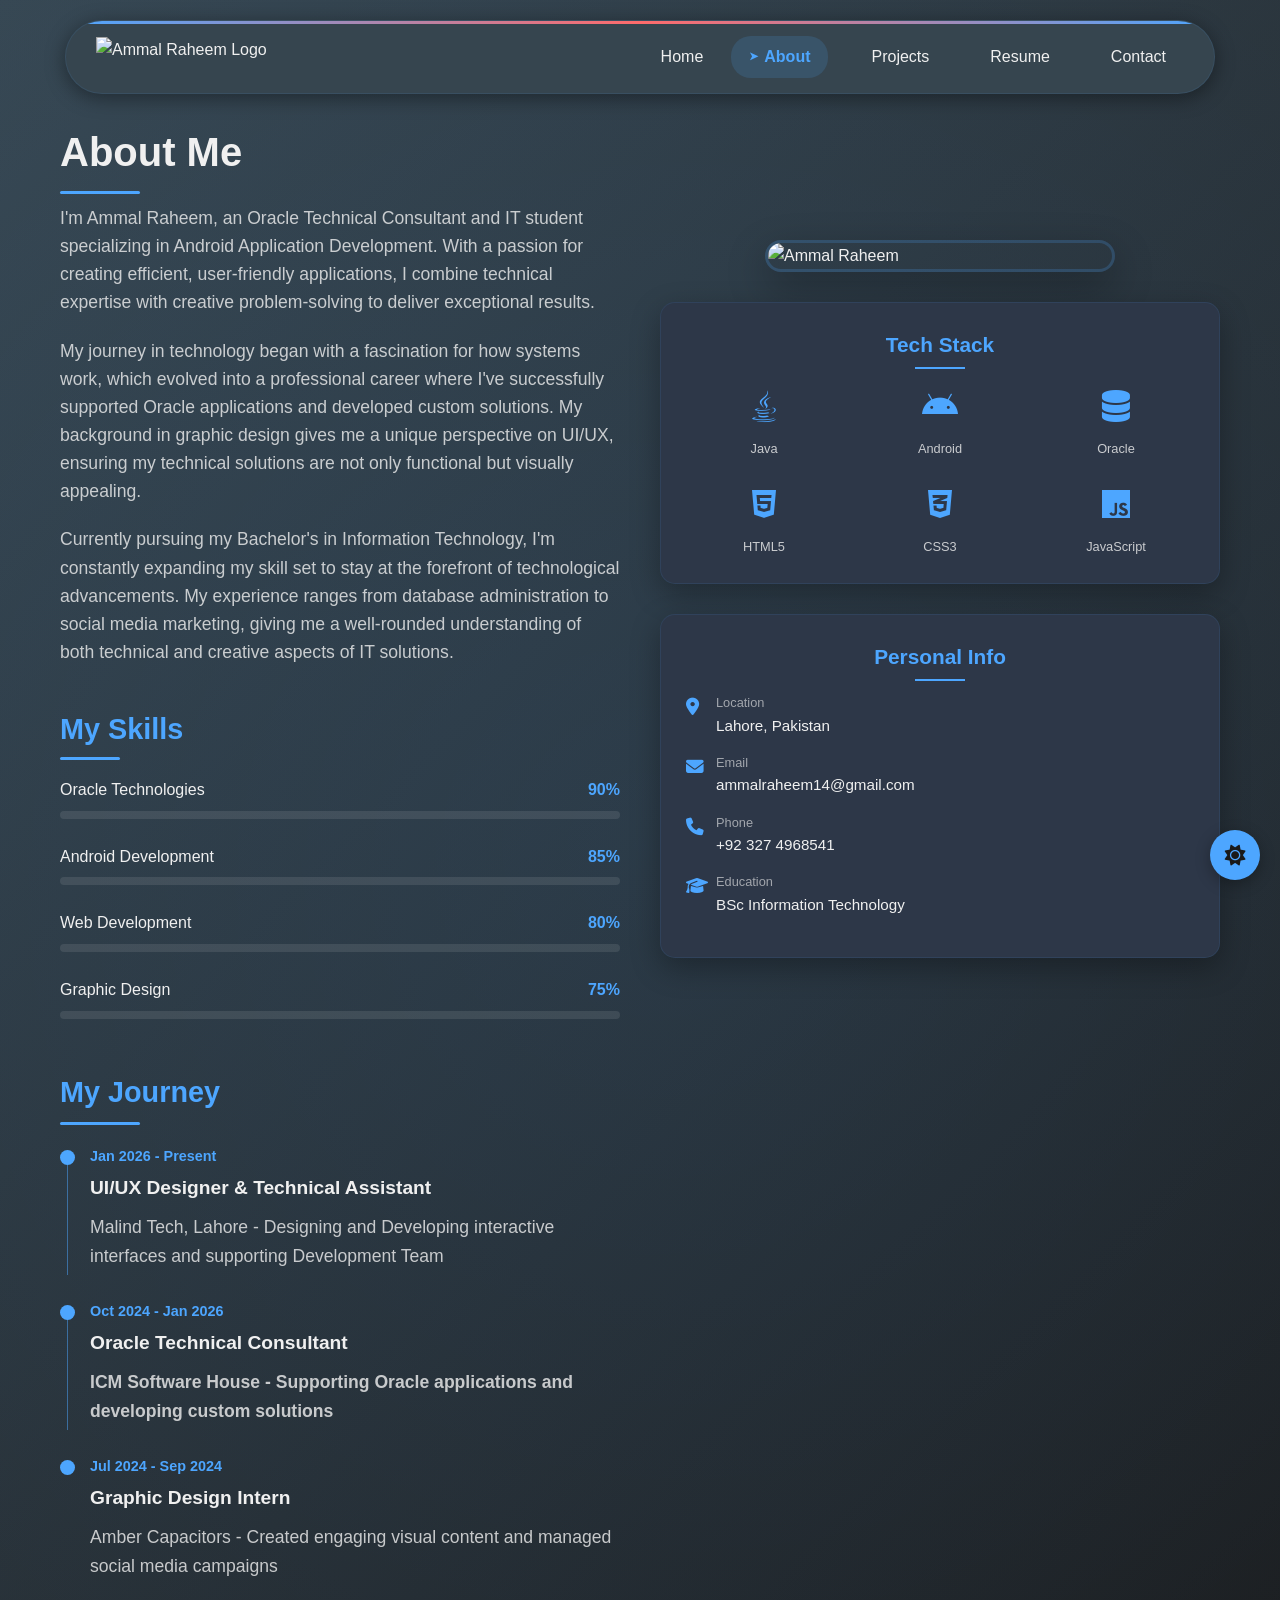
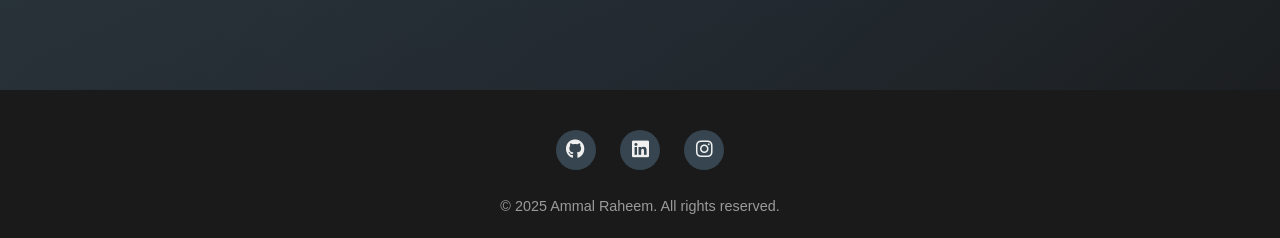
==== about.html @ 8b5c5515 "update 1" ====
<!DOCTYPE html>
<html lang="en">
<head>
    <meta charset="UTF-8">
    <meta name="viewport" content="width=device-width, initial-scale=1.0">
    <title>Ammal Raheem | About</title>
    <link rel="stylesheet" href="https://cdnjs.cloudflare.com/ajax/libs/font-awesome/6.4.0/css/all.min.css">
    <style>
        /* Global Styles */
        :root {
            /* Dark Mode Colors (Original) */
            --primary-color: #4da6ff;
            --secondary-color: #36454F;
            --dark-color: #1a1a1a;
            --light-color: #f0f0f0;
            --accent-color: #ff6b6b;
            --card-bg: #2d3748;
            --shadow-color: rgba(0, 0, 0, 0.3);
        }
        
        /* Light Mode Colors - Same as Homepage */
        body.light-mode {
            --primary-color: #0B5884;
            --secondary-color: #aec3d0;
            --dark-color: #dadadb;
            --light-color: #272a2f;
            --accent-color: #FF9A76;
            --card-bg: #dadadb;
            --shadow-color: rgba(0, 0, 0, 0.08);
        }
        
        * {
            margin: 0;
            padding: 0;
            box-sizing: border-box;
            font-family: 'Segoe UI', Tahoma, Geneva, Verdana, sans-serif;
        }
        
        body {
            background-color: var(--dark-color);
            color: var(--light-color);
            line-height: 1.6;
            transition: all 0.3s ease;
        }
        
        .container {
            max-width: 1200px;
            margin: 0 auto;
            padding: 0 20px;
        }
        
        /* Rounded Navigation Header - Same as Homepage */
        .rounded-header {
            background-color: var(--secondary-color);
            border-radius: 50px;
            box-shadow: 0 4px 20px var(--shadow-color);
            position: fixed;
            width: 94%;
            max-width: 1150px;
            left: 50%;
            transform: translateX(-50%);
            z-index: 100;
            transition: all 0.3s ease;
            margin-top: 20px;
            overflow: hidden;
            border: 1px solid rgba(77, 166, 255, 0.1);
        }
        
        body.light-mode .rounded-header {
            border: 1px solid rgba(44, 130, 201, 0.1);
        }
        
        .rounded-header::before {
            content: '';
            position: absolute;
            top: 0;
            left: 0;
            right: 0;
            height: 3px;
            background: linear-gradient(90deg, var(--primary-color), var(--accent-color), var(--primary-color));
            z-index: 1;
        }
        
        nav {
            display: flex;
            justify-content: space-between;
            align-items: center;
            padding: 15px 30px;
        }
        
        .logo img {
            height: 40px;
            width: auto;
            transition: transform 0.3s ease;
        }
        
        .logo img:hover {
            transform: scale(1.05);
        }
        
        /* Logo visibility control - Same as Homepage */
        .logo-dark {
            display: block;
        }
        
        .logo-light {
            display: none;
        }
        
        body.light-mode .logo-dark {
            display: none;
        }
        
        body.light-mode .logo-light {
            display: block;
        }
        
        .nav-links {
            display: flex;
            list-style: none;
            gap: 10px;
        }
        
        .nav-links li {
            position: relative;
        }
        
        .nav-links a {
            text-decoration: none;
            color: var(--light-color);
            font-weight: 500;
            transition: all 0.3s;
            position: relative;
            padding: 8px 18px;
            border-radius: 20px;
            display: flex;
            align-items: center;
            gap: 6px;
        }
        
        .nav-links a::before {
            content: '➤';
            font-size: 0.7rem;
            opacity: 0;
            transition: opacity 0.3s, transform 0.3s;
            transform: translateX(-5px);
        }
        
        .nav-links a:hover::before {
            opacity: 1;
            transform: translateX(0);
        }
        
        .nav-links a:hover {
            color: var(--primary-color);
            background-color: rgba(77, 166, 255, 0.1);
        }
        
        body.light-mode .nav-links a:hover {
            background-color: rgba(44, 130, 201, 0.1);
        }
        
        .nav-links a.active {
            color: var(--primary-color);
            background-color: rgba(77, 166, 255, 0.15);
            font-weight: 600;
        }
        
        body.light-mode .nav-links a.active {
            background-color: rgba(44, 130, 201, 0.15);
        }
        
        .nav-links a.active::before {
            opacity: 1;
            transform: translateX(0);
        }
        
        .hamburger {
            display: none;
            cursor: pointer;
            color: var(--light-color);
            font-size: 1.5rem;
            transition: transform 0.3s ease;
            background: rgba(77, 166, 255, 0.1);
            padding: 8px 12px;
            border-radius: 8px;
        }
        
        body.light-mode .hamburger {
            background: rgba(44, 130, 201, 0.1);
        }
        
        .hamburger:hover {
            color: var(--primary-color);
            transform: rotate(90deg);
            background: rgba(77, 166, 255, 0.2);
        }
        
        body.light-mode .hamburger:hover {
            background: rgba(44, 130, 201, 0.2);
        }
        
        /* About Section */
        .about {
            padding: 120px 0 80px;
            background: linear-gradient(135deg, var(--secondary-color) 0%, var(--dark-color) 100%);
            position: relative;
            overflow: hidden;
        }
        
        .about::before {
            content: '';
            position: absolute;
            top: -50%;
            left: -50%;
            width: 200%;
            height: 200%;
            background: radial-gradient(circle, rgba(77, 166, 255, 0.1) 0%, transparent 70%);
            animation: pulse 15s infinite linear;
            z-index: 0;
        }
        
        body.light-mode .about::before {
            background: radial-gradient(circle, rgba(44, 130, 201, 0.1) 0%, transparent 70%);
        }
        
        .about-content {
            display: flex;
            align-items: flex-start;
            justify-content: space-between;
            position: relative;
            z-index: 1;
            gap: 40px;
        }
        
        .about-text {
            flex: 1;
            opacity: 0;
            transform: translateY(20px);
            animation: fadeInUp 1s ease forwards 0.5s;
        }
        
        .about-text h1 {
            font-size: 2.5rem;
            margin-bottom: 20px;
            color: var(--light-color);
            position: relative;
        }
        
        .about-text h1::after {
            content: '';
            position: absolute;
            bottom: -10px;
            left: 0;
            width: 80px;
            height: 3px;
            background-color: var(--primary-color);
            border-radius: 3px;
        }
        
        .about-text p {
            font-size: 1.1rem;
            margin-bottom: 20px;
            color: var(--light-color);
            opacity: 0.8;
        }
        
        .skills-progress {
            margin-top: 40px;
        }
        
        .skills-progress h3 {
            font-size: 1.8rem;
            color: var(--primary-color);
            margin-bottom: 25px;
            position: relative;
        }
        
        .skills-progress h3::after {
            content: '';
            position: absolute;
            bottom: -8px;
            left: 0;
            width: 60px;
            height: 3px;
            background-color: var(--primary-color);
            border-radius: 3px;
        }
        
        .skill-item {
            margin-bottom: 25px;
        }
        
        .skill-info {
            display: flex;
            justify-content: space-between;
            margin-bottom: 8px;
        }
        
        .skill-name {
            font-weight: 500;
            color: var(--light-color);
        }
        
        .skill-percent {
            color: var(--primary-color);
            font-weight: 600;
        }
        
        .progress-bar {
            height: 8px;
            background-color: rgba(240, 240, 240, 0.1);
            border-radius: 4px;
            overflow: hidden;
        }
        
        body.light-mode .progress-bar {
            background-color: rgba(0, 0, 0, 0.1);
        }
        
        .progress {
            height: 100%;
            background-color: var(--primary-color);
            border-radius: 4px;
            transition: width 1s ease;
        }
        
        /* Right Side Content */
        .about-right-column {
            flex: 1;
            display: flex;
            flex-direction: column;
            gap: 30px;
            position: sticky;
            top: 120px;
        }

        .profile-img-container {
            position: relative;
            width: 100%;
            max-width: 350px;
            margin: 0 auto;
            border-radius: 20px;
            overflow: hidden;
            box-shadow: 0 15px 40px var(--shadow-color);
            border: 3px solid rgba(77, 166, 255, 0.2);
            transition: transform 0.5s ease, box-shadow 0.5s ease;
        }
        
        body.light-mode .profile-img-container {
            border: 3px solid rgba(44, 130, 201, 0.2);
        }

        .profile-img-container img {
            width: 100%;
            height: auto;
            display: block;
            transition: transform 0.5s ease;
        }

        .profile-img-container:hover {
            transform: translateY(-10px);
            box-shadow: 0 25px 50px var(--shadow-color);
        }
        
        .profile-img-container:hover img {
            transform: scale(1.05);
        }

        .tech-stack {
            background-color: var(--card-bg);
            padding: 25px;
            border-radius: 15px;
            width: 100%;
            box-shadow: 0 10px 30px var(--shadow-color);
            border: 1px solid rgba(77, 166, 255, 0.1);
            opacity: 0;
            transform: translateY(20px);
            animation: fadeInUp 1s ease forwards 0.7s;
            transition: all 0.4s ease;
        }
        
        body.light-mode .tech-stack {
            border: 1px solid rgba(44, 130, 201, 0.1);
        }
        
        .tech-stack:hover {
            transform: translateY(-10px);
            box-shadow: 0 15px 40px var(--shadow-color);
            border-color: rgba(77, 166, 255, 0.3);
        }
        
        body.light-mode .tech-stack:hover {
            border-color: rgba(44, 130, 201, 0.3);
        }

        .tech-stack h3 {
            color: var(--primary-color);
            margin-bottom: 20px;
            text-align: center;
            font-size: 1.3rem;
            position: relative;
        }

        .tech-stack h3::after {
            content: '';
            position: absolute;
            bottom: -8px;
            left: 50%;
            transform: translateX(-50%);
            width: 50px;
            height: 2px;
            background-color: var(--primary-color);
        }

        .tech-icons {
            display: grid;
            grid-template-columns: repeat(3, 1fr);
            gap: 20px;
            justify-items: center;
        }

        .tech-item {
            display: flex;
            flex-direction: column;
            align-items: center;
            transition: transform 0.3s ease;
        }

        .tech-item:hover {
            transform: translateY(-5px);
        }

        .tech-icon {
            width: 50px;
            height: 50px;
            display: flex;
            align-items: center;
            justify-content: center;
            font-size: 2rem;
            color: var(--primary-color);
            margin-bottom: 8px;
        }

        .tech-name {
            font-size: 0.8rem;
            color: var(--light-color);
            opacity: 0.8;
            text-align: center;
        }

        .personal-info {
            background-color: var(--card-bg);
            padding: 25px;
            border-radius: 15px;
            box-shadow: 0 10px 30px var(--shadow-color);
            border: 1px solid rgba(77, 166, 255, 0.1);
            opacity: 0;
            transform: translateY(20px);
            animation: fadeInUp 1s ease forwards 0.9s;
            transition: all 0.4s ease;
        }
        
        body.light-mode .personal-info {
            border: 1px solid rgba(44, 130, 201, 0.1);
        }
        
        .personal-info:hover {
            transform: translateY(-10px);
            box-shadow: 0 15px 40px var(--shadow-color);
            border-color: rgba(77, 166, 255, 0.3);
        }
        
        body.light-mode .personal-info:hover {
            border-color: rgba(44, 130, 201, 0.3);
        }

        .personal-info h3 {
            color: var(--primary-color);
            margin-bottom: 20px;
            text-align: center;
            font-size: 1.3rem;
            position: relative;
        }

        .personal-info h3::after {
            content: '';
            position: absolute;
            bottom: -8px;
            left: 50%;
            transform: translateX(-50%);
            width: 50px;
            height: 2px;
            background-color: var(--primary-color);
        }

        .info-item {
            display: flex;
            margin-bottom: 15px;
            transition: transform 0.3s ease;
        }
        
        .info-item:hover {
            transform: translateX(5px);
        }

        .info-icon {
            width: 30px;
            color: var(--primary-color);
            font-size: 1.1rem;
        }

        .info-content {
            flex: 1;
        }

        .info-label {
            font-size: 0.8rem;
            color: var(--light-color);
            opacity: 0.6;
        }

        .info-value {
            font-size: 0.95rem;
            color: var(--light-color);
        }

        /* Timeline */
        .timeline {
            margin-top: 50px;
        }
        
        .timeline h2 {
            font-size: 1.8rem;
            color: var(--primary-color);
            margin-bottom: 30px;
            position: relative;
        }
        
        .timeline h2::after {
            content: '';
            position: absolute;
            bottom: -10px;
            left: 0;
            width: 80px;
            height: 3px;
            background-color: var(--primary-color);
            border-radius: 3px;
        }
        
        .timeline-item {
            position: relative;
            padding-left: 30px;
            margin-bottom: 30px;
            opacity: 0;
            transform: translateY(20px);
            animation: fadeInUp 1s ease forwards;
        }
        
        .timeline-item:nth-child(1) { animation-delay: 0.6s; }
        .timeline-item:nth-child(2) { animation-delay: 0.8s; }
        .timeline-item:nth-child(3) { animation-delay: 1.0s; }
        
        .timeline-item::before {
            content: '';
            position: absolute;
            left: 0;
            top: 5px;
            width: 15px;
            height: 15px;
            border-radius: 50%;
            background-color: var(--primary-color);
            z-index: 1;
        }
        
        .timeline-item::after {
            content: '';
            position: absolute;
            left: 7px;
            top: 20px;
            width: 1px;
            height: calc(100% - 15px);
            background-color: rgba(77, 166, 255, 0.5);
        }
        
        .timeline-item:last-child::after {
            display: none;
        }
        
        .timeline-date {
            font-size: 0.9rem;
            color: var(--primary-color);
            font-weight: 600;
            margin-bottom: 5px;
        }
        
        .timeline-title {
            font-size: 1.2rem;
            color: var(--light-color);
            margin-bottom: 10px;
        }
        
        .timeline-description {
            color: var(--light-color);
            opacity: 0.7;
            font-size: 0.95rem;
        }
        
        /* Buttons - Same as Homepage */
        .btn {
            display: inline-block;
            padding: 12px 30px;
            background-color: var(--primary-color);
            color: var(--dark-color);
            border: none;
            border-radius: 5px;
            font-size: 1rem;
            font-weight: 600;
            text-decoration: none;
            cursor: pointer;
            transition: all 0.3s;
            margin-right: 15px;
            box-shadow: 0 4px 15px rgba(77, 166, 255, 0.3);
            position: relative;
            overflow: hidden;
        }
        
        body.light-mode .btn {
            box-shadow: 0 4px 15px rgba(44, 130, 201, 0.3);
        }
        
        .btn:hover {
            background-color: var(--light-color);
            transform: translateY(-3px);
            box-shadow: 0 6px 20px rgba(77, 166, 255, 0.4);
        }
        
        body.light-mode .btn:hover {
            box-shadow: 0 6px 20px rgba(44, 130, 201, 0.4);
        }
        
        .btn:active {
            transform: translateY(1px);
        }
        
        .btn-outline {
            background-color: transparent;
            border: 2px solid var(--primary-color);
            color: var(--primary-color);
            box-shadow: none;
        }
        
        .btn-outline:hover {
            background-color: rgba(77, 166, 255, 0.1);
            color: var(--light-color);
        }
        
        body.light-mode .btn-outline:hover {
            background-color: rgba(44, 130, 201, 0.1);
        }
        
        /* Footer - Same as Homepage */
        footer {
            background-color: var(--dark-color);
            color: var(--light-color);
            padding: 40px 0 20px;
            text-align: center;
            position: relative;
        }
        
        .social-links {
            margin-bottom: 25px;
        }
        
        .social-links a {
            display: inline-flex;
            align-items: center;
            justify-content: center;
            width: 40px;
            height: 40px;
            background-color: var(--secondary-color);
            color: var(--light-color);
            font-size: 1.2rem;
            margin: 0 10px;
            border-radius: 50%;
            transition: all 0.3s ease;
            text-decoration: none;
        }
        
        .social-links a:hover {
            background-color: var(--primary-color);
            color: var(--dark-color);
            transform: translateY(-5px) rotate(10deg);
        }
        
        footer p {
            color: var(--light-color);
            opacity: 0.6;
            font-size: 0.9rem;
            margin-top: 20px;
        }
        
        /* Theme Toggle Button - Same as Homepage */
        .theme-toggle {
            position: fixed;
            bottom: 20px;
            right: 20px;
            width: 50px;
            height: 50px;
            border-radius: 50%;
            background: var(--primary-color);
            color: var(--dark-color);
            display: flex;
            align-items: center;
            justify-content: center;
            font-size: 1.3rem;
            cursor: pointer;
            z-index: 1000;
            box-shadow: 0 4px 15px var(--shadow-color);
            transition: all 0.3s ease;
            border: none;
        }
        
        .theme-toggle i {
            transition: transform 0.3s ease;
        }
        
        .theme-toggle:hover {
            transform: scale(1.1);
        }
        
        .theme-toggle:hover i {
            transform: rotate(20deg);
        }
        
        .fa-sun, .fa-moon {
            position: absolute;
        }
        
        body:not(.light-mode) .fa-moon {
            display: none;
        }
        
        body.light-mode .fa-sun {
            display: none;
        }
        
        /* Animations */
        @keyframes fadeInUp {
            from {
                opacity: 0;
                transform: translateY(20px);
            }
            to {
                opacity: 1;
                transform: translateY(0);
            }
        }
        
        @keyframes fadeInRight {
            from {
                opacity: 0;
                transform: translateX(20px);
            }
            to {
                opacity: 1;
                transform: translateX(0);
            }
        }
        
        @keyframes pulse {
            0% {
                transform: rotate(0deg);
            }
            100% {
                transform: rotate(360deg);
            }
        }
        
        /* Responsive Design */
        @media (max-width: 992px) {
            .rounded-header {
                width: 96%;
                border-radius: 30px;
                margin-top: 10px;
            }
            
            nav {
                padding: 15px 20px;
            }
            
            .about-content {
                flex-direction: column;
            }
            
            .about-right-column {
                width: 100%;
                max-width: 500px;
                margin: 40px auto 0;
                position: static;
            }
            
            .about {
                padding: 100px 0 60px;
            }
        }
        
        @media (max-width: 768px) {
            .nav-links {
                display: none;
                flex-direction: column;
                width: 100%;
                position: absolute;
                top: 70px;
                left: 0;
                background-color: var(--secondary-color);
                padding: 20px;
                box-shadow: 0 5px 10px var(--shadow-color);
                z-index: 99;
                border-radius: 0 0 15px 15px;
            }
            
            .nav-links.active {
                display: flex;
            }
            
            .nav-links li {
                margin: 10px 0;
            }
            
            .nav-links a {
                padding: 12px 20px;
                border-radius: 10px;
                justify-content: flex-start;
            }
            
            .hamburger {
                display: block;
            }
            
            .about-text h1 {
                font-size: 2rem;
            }
            
            .profile-img-container {
                max-width: 280px;
            }
            
            .tech-icons {
                grid-template-columns: repeat(2, 1fr);
            }
            
            .rounded-header {
                border-radius: 20px;
            }
            
            .theme-toggle {
                bottom: 15px;
                right: 15px;
                width: 45px;
                height: 45px;
            }
        }
        
        @media (max-width: 480px) {
            .rounded-header {
                border-radius: 15px;
                width: 98%;
                margin-top: 10px;
            }
            
            nav {
                padding: 12px 15px;
            }
            
            .logo img {
                height: 35px;
            }
            
            .tech-icons {
                grid-template-columns: repeat(2, 1fr);
                gap: 15px;
            }
            
            .tech-icon {
                width: 40px;
                height: 40px;
                font-size: 1.5rem;
            }
        }
    </style>
</head>
<body>
    <!-- Rounded Navigation Header - Same as Homepage -->
    <header class="rounded-header">
        <nav>
            <div class="logo">
                <!-- Dark mode logo -->
                <img src="Logo.png" alt="Ammal Raheem Logo" class="logo-dark">
                <!-- Light mode logo -->
                <img src="Logo light.png" alt="Ammal Raheem Logo" class="logo-light">
            </div>
            <ul class="nav-links">
                <li><a href="index.html">Home</a></li>
                <li><a href="about.html" class="active">About</a></li>
                <li><a href="projects.html">Projects</a></li>
                <li><a href="resume.html">Resume</a></li>
                <li><a href="contact.html">Contact</a></li>
            </ul>
            <div class="hamburger">
                <i class="fas fa-bars"></i>
            </div>
        </nav>
    </header>

    <!-- About Section -->
    <section class="about">
        <div class="container">
            <div class="about-content">
                <div class="about-text">
                    <h1>About Me</h1>
                    <p>I'm Ammal Raheem, an Oracle Technical Consultant and IT student specializing in Android Application Development. With a passion for creating efficient, user-friendly applications, I combine technical expertise with creative problem-solving to deliver exceptional results.</p>
                    
                    <p>My journey in technology began with a fascination for how systems work, which evolved into a professional career where I've successfully supported Oracle applications and developed custom solutions. My background in graphic design gives me a unique perspective on UI/UX, ensuring my technical solutions are not only functional but visually appealing.</p>
                    
                    <p>Currently pursuing my Bachelor's in Information Technology, I'm constantly expanding my skill set to stay at the forefront of technological advancements. My experience ranges from database administration to social media marketing, giving me a well-rounded understanding of both technical and creative aspects of IT solutions.</p>
                    
                    <div class="skills-progress">
                        <h3>My Skills</h3>
                        <div class="skill-item">
                            <div class="skill-info">
                                <span class="skill-name">Oracle Technologies</span>
                                <span class="skill-percent">90%</span>
                            </div>
                            <div class="progress-bar">
                                <div class="progress" style="width: 90%;"></div>
                            </div>
                        </div>
                        
                        <div class="skill-item">
                            <div class="skill-info">
                                <span class="skill-name">Android Development</span>
                                <span class="skill-percent">85%</span>
                            </div>
                            <div class="progress-bar">
                                <div class="progress" style="width: 85%;"></div>
                            </div>
                        </div>
                        
                        <div class="skill-item">
                            <div class="skill-info">
                                <span class="skill-name">Web Development</span>
                                <span class="skill-percent">80%</span>
                            </div>
                            <div class="progress-bar">
                                <div class="progress" style="width: 80%;"></div>
                            </div>
                        </div>
                        
                        <div class="skill-item">
                            <div class="skill-info">
                                <span class="skill-name">Graphic Design</span>
                                <span class="skill-percent">75%</span>
                            </div>
                            <div class="progress-bar">
                                <div class="progress" style="width: 75%;"></div>
                            </div>
                        </div>
                    </div>
                    
                    <div class="timeline">
                        <h2>My Journey</h2>
                        
                        <div class="timeline-item">
                            <div class="timeline-date">Jan 2026 - Present</div>
                            <h3 class="timeline-title">UI/UX Designer & Technical Assistant</h3>
                            <p class="timeline-description">Malind Tech, Lahore - Designing and Developing interactive interfaces and supporting Development Team</p>
                        </div>
                        
                        <div class="timeline-item">
                            <div class="timeline-date">Oct 2024 - Jan 2026</div>
                            <h3 class="timeline-title">Oracle Technical Consultant<h3>
                            <p class="timeline-description">ICM Software House - Supporting Oracle applications and developing custom solutions</p>
                        </div>
                        
                        <div class="timeline-item">
                            <div class="timeline-date">Jul 2024 - Sep 2024</div>
                            <h3 class="timeline-title">Graphic Design Intern</h3>
                            <p class="timeline-description">Amber Capacitors - Created engaging visual content and managed social media campaigns</p>
                        </div>
                    </div>
                </div>
                
                <div class="about-right-column">
                    <div class="profile-img-container">
                        <img src="Logo.png" alt="Ammal Raheem">
                    </div>
                    
                    <div class="tech-stack">
                        <h3>Tech Stack</h3>
                        <div class="tech-icons">
                            <div class="tech-item">
                                <div class="tech-icon">
                                    <i class="fab fa-java"></i>
                                </div>
                                <span class="tech-name">Java</span>
                            </div>
                            <div class="tech-item">
                                <div class="tech-icon">
                                    <i class="fab fa-android"></i>
                                </div>
                                <span class="tech-name">Android</span>
                            </div>
                            <div class="tech-item">
                                <div class="tech-icon">
                                    <i class="fas fa-database"></i>
                                </div>
                                <span class="tech-name">Oracle</span>
                            </div>
                            <div class="tech-item">
                                <div class="tech-icon">
                                    <i class="fab fa-html5"></i>
                                </div>
                                <span class="tech-name">HTML5</span>
                            </div>
                            <div class="tech-item">
                                <div class="tech-icon">
                                    <i class="fab fa-css3-alt"></i>
                                </div>
                                <span class="tech-name">CSS3</span>
                            </div>
                            <div class="tech-item">
                                <div class="tech-icon">
                                    <i class="fab fa-js"></i>
                                </div>
                                <span class="tech-name">JavaScript</span>
                            </div>
                        </div>
                    </div>
                    
                    <div class="personal-info">
                        <h3>Personal Info</h3>
                        <div class="info-item">
                            <div class="info-icon">
                                <i class="fas fa-map-marker-alt"></i>
                            </div>
                            <div class="info-content">
                                <div class="info-label">Location</div>
                                <div class="info-value">Lahore, Pakistan</div>
                            </div>
                        </div>
                        <div class="info-item">
                            <div class="info-icon">
                                <i class="fas fa-envelope"></i>
                            </div>
                            <div class="info-content">
                                <div class="info-label">Email</div>
                                <div class="info-value">ammalraheem14@gmail.com</div>
                            </div>
                        </div>
                        <div class="info-item">
                            <div class="info-icon">
                                <i class="fas fa-phone"></i>
                            </div>
                            <div class="info-content">
                                <div class="info-label">Phone</div>
                                <div class="info-value">+92 327 4968541</div>
                            </div>
                        </div>
                        <div class="info-item">
                            <div class="info-icon">
                                <i class="fas fa-graduation-cap"></i>
                            </div>
                            <div class="info-content">
                                <div class="info-label">Education</div>
                                <div class="info-value">BSc Information Technology</div>
                            </div>
                        </div>
                    </div>
                </div>
            </div>
        </div>
    </section>

    <!-- Footer -->
    <footer>
        <div class="container">
            <div class="social-links">
                <a href="https://github.com/AmmalR"><i class="fab fa-github"></i></a>
                <a href="https://www.linkedin.com/in/ammal-raheem-9b469924a/"><i class="fab fa-linkedin"></i></a>
                <a href="https://www.instagram.com/not_ar02?utm_source=ig_web_button_share_sheet&igsh=ZDNlZDc0MzIxNw=="><i class="fab fa-instagram"></i></a>
            </div>
            <p>&copy; 2025 Ammal Raheem. All rights reserved.</p>
        </div>
    </footer>

    <!-- Theme Toggle Button - Same as Homepage -->
    <div class="theme-toggle" id="themeToggle">
        <i class="fas fa-sun"></i>
        <i class="fas fa-moon"></i>
    </div>

    <script>
        // Mobile Navigation Toggle - Same as Homepage
        const hamburger = document.querySelector('.hamburger');
        const navLinks = document.querySelector('.nav-links');
        
        hamburger.addEventListener('click', () => {
            navLinks.classList.toggle('active');
            hamburger.classList.toggle('active');
        });
        
        // Close mobile menu when clicking a link
        document.querySelectorAll('.nav-links a').forEach(link => {
            link.addEventListener('click', () => {
                navLinks.classList.remove('active');
                hamburger.classList.remove('active');
            });
        });
        
        // Change navbar style on scroll - Same as Homepage
        window.addEventListener('scroll', () => {
            const header = document.querySelector('.rounded-header');
            if (window.scrollY > 50) {
                header.style.boxShadow = '0 5px 20px rgba(0, 0, 0, 0.5)';
                header.style.width = '100%';
                header.style.borderRadius = '0 0 20px 20px';
                header.style.marginTop = '0';
            } else {
                header.style.boxShadow = '0 4px 20px rgba(0, 0, 0, 0.4)';
                if (window.innerWidth > 768) {
                    header.style.width = '94%';
                    header.style.borderRadius = '50px';
                    header.style.marginTop = '20px';
                } else if (window.innerWidth > 480) {
                    header.style.width = '96%';
                    header.style.borderRadius = '30px';
                    header.style.marginTop = '10px';
                } else {
                    header.style.width = '98%';
                    header.style.borderRadius = '15px';
                    header.style.marginTop = '10px';
                }
            }
        });
        
        // Animate progress bars when they come into view
                // Animate progress bars when they come into view
                const progressBars = document.querySelectorAll('.progress');
        
        function animateProgressBars() {
            progressBars.forEach(bar => {
                const barPosition = bar.getBoundingClientRect().top;
                const screenPosition = window.innerHeight / 1.3;
                
                if (barPosition < screenPosition) {
                    const width = bar.style.width;
                    bar.style.width = '0';
                    setTimeout(() => {
                        bar.style.width = width;
                    }, 300);
                }
            });
        }
        
        // Set initial state for animation
        window.addEventListener('load', animateProgressBars);
        window.addEventListener('scroll', animateProgressBars);
        
        // Theme Toggle Functionality with logo switching
        const themeToggle = document.getElementById('themeToggle');
        
        // Check for saved theme preference or default to dark
        const savedTheme = localStorage.getItem('theme') || 'dark';
        if (savedTheme === 'light') {
            document.body.classList.add('light-mode');
            switchLogos(true); // Switch to light mode logos
        }
        
        themeToggle.addEventListener('click', () => {
            const isLightMode = document.body.classList.toggle('light-mode');
            
            // Switch logos based on mode
            switchLogos(isLightMode);
            
            // Save preference
            const currentTheme = isLightMode ? 'light' : 'dark';
            localStorage.setItem('theme', currentTheme);
        });
        
        // Function to switch logos
        function switchLogos(isLightMode) {
            const logoDark = document.querySelector('.logo-dark');
            const logoLight = document.querySelector('.logo-light');
            
            if (isLightMode) {
                // Switch to light mode
                if (logoDark) logoDark.style.display = 'none';
                if (logoLight) logoLight.style.display = 'block';
            } else {
                // Switch to dark mode
                if (logoDark) logoDark.style.display = 'block';
                if (logoLight) logoLight.style.display = 'none';
            }
        }
        
        // Initialize header style on load
        window.dispatchEvent(new Event('scroll'));
    </script>
</body>
</html>
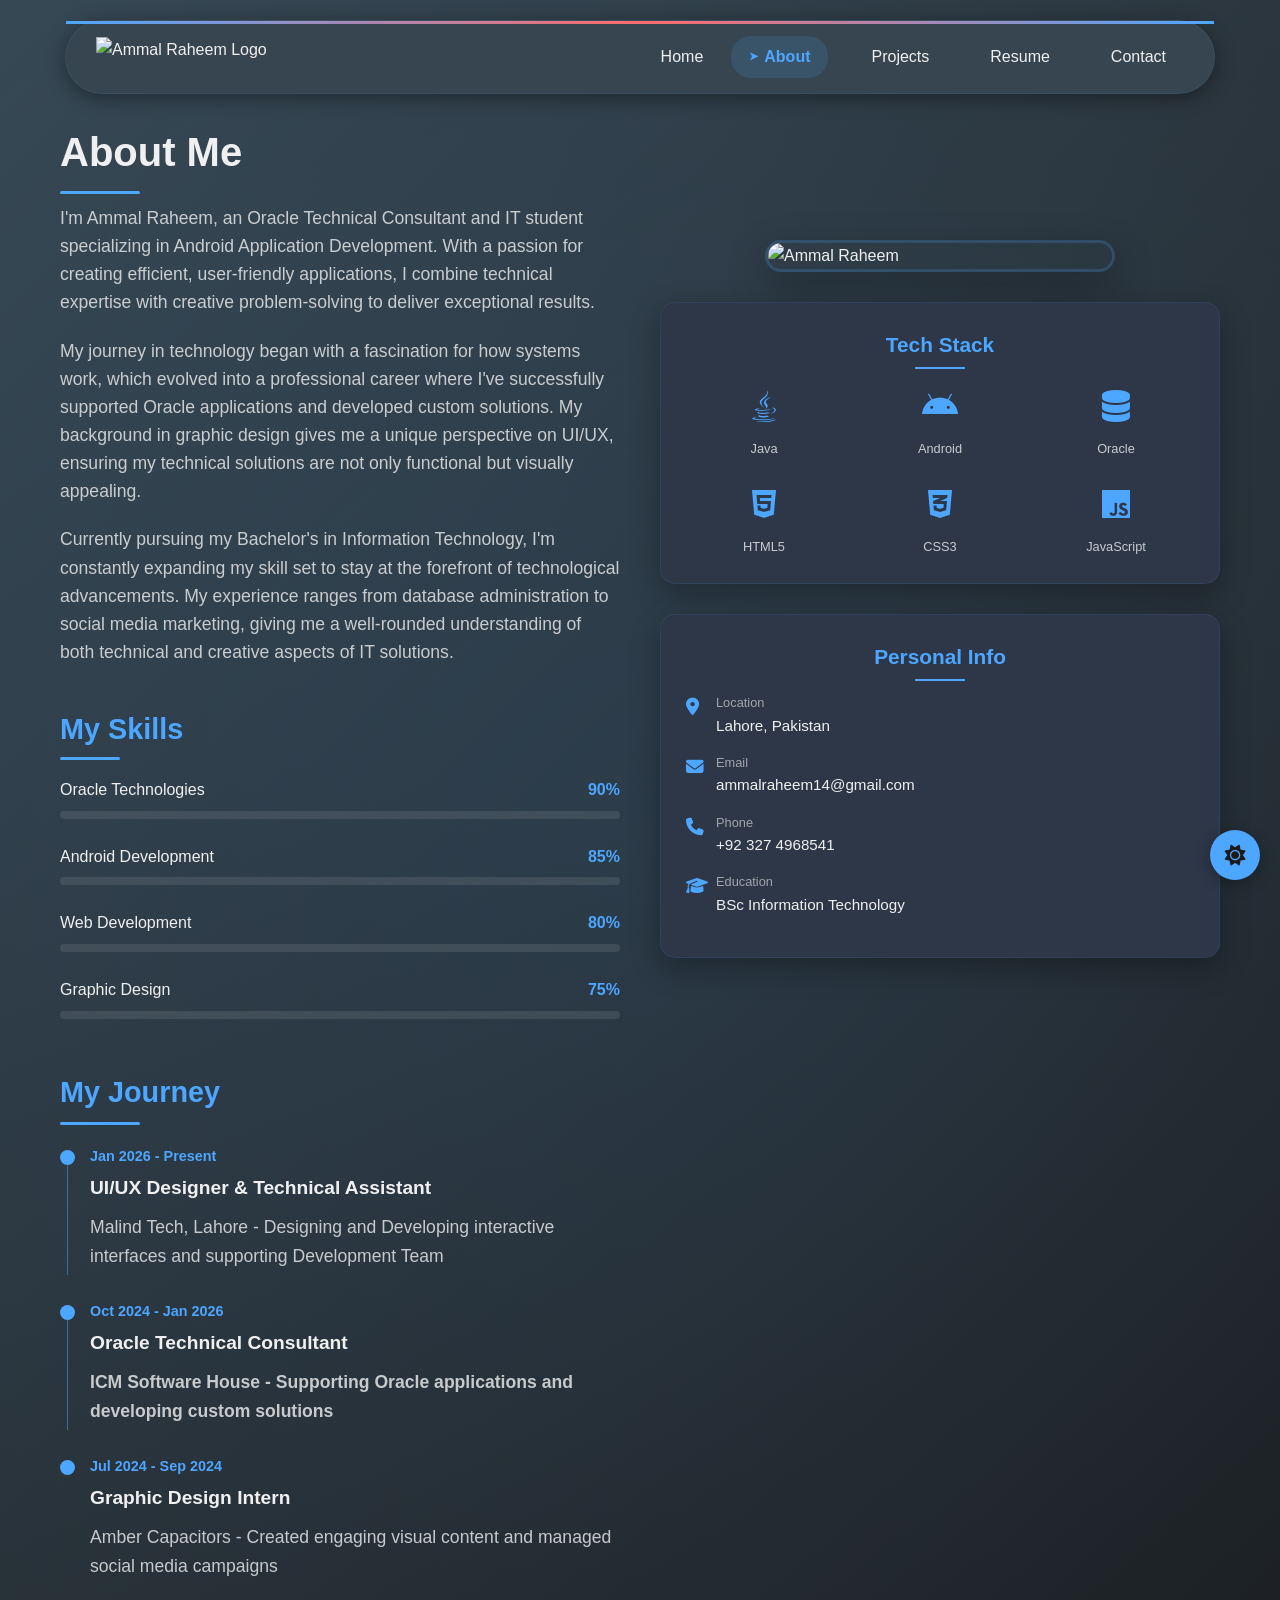
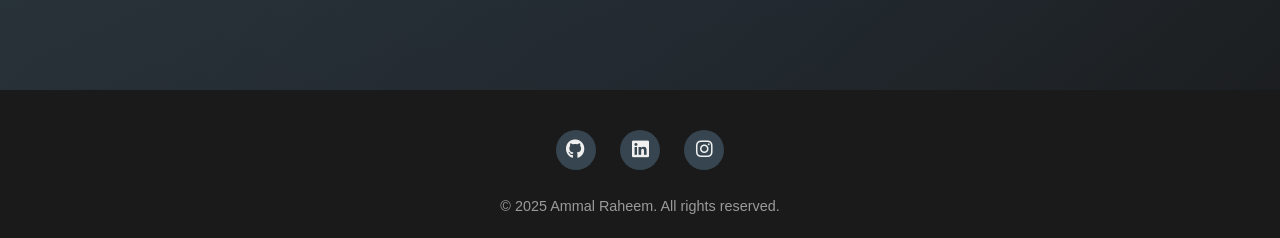
==== commit 36a88fb5: "header solved" ====
--- a/about.html
+++ b/about.html
@@ -62,7 +62,6 @@
             z-index: 100;
             transition: all 0.3s ease;
             margin-top: 20px;
-            overflow: hidden;
             border: 1px solid rgba(77, 166, 255, 0.1);
         }
         
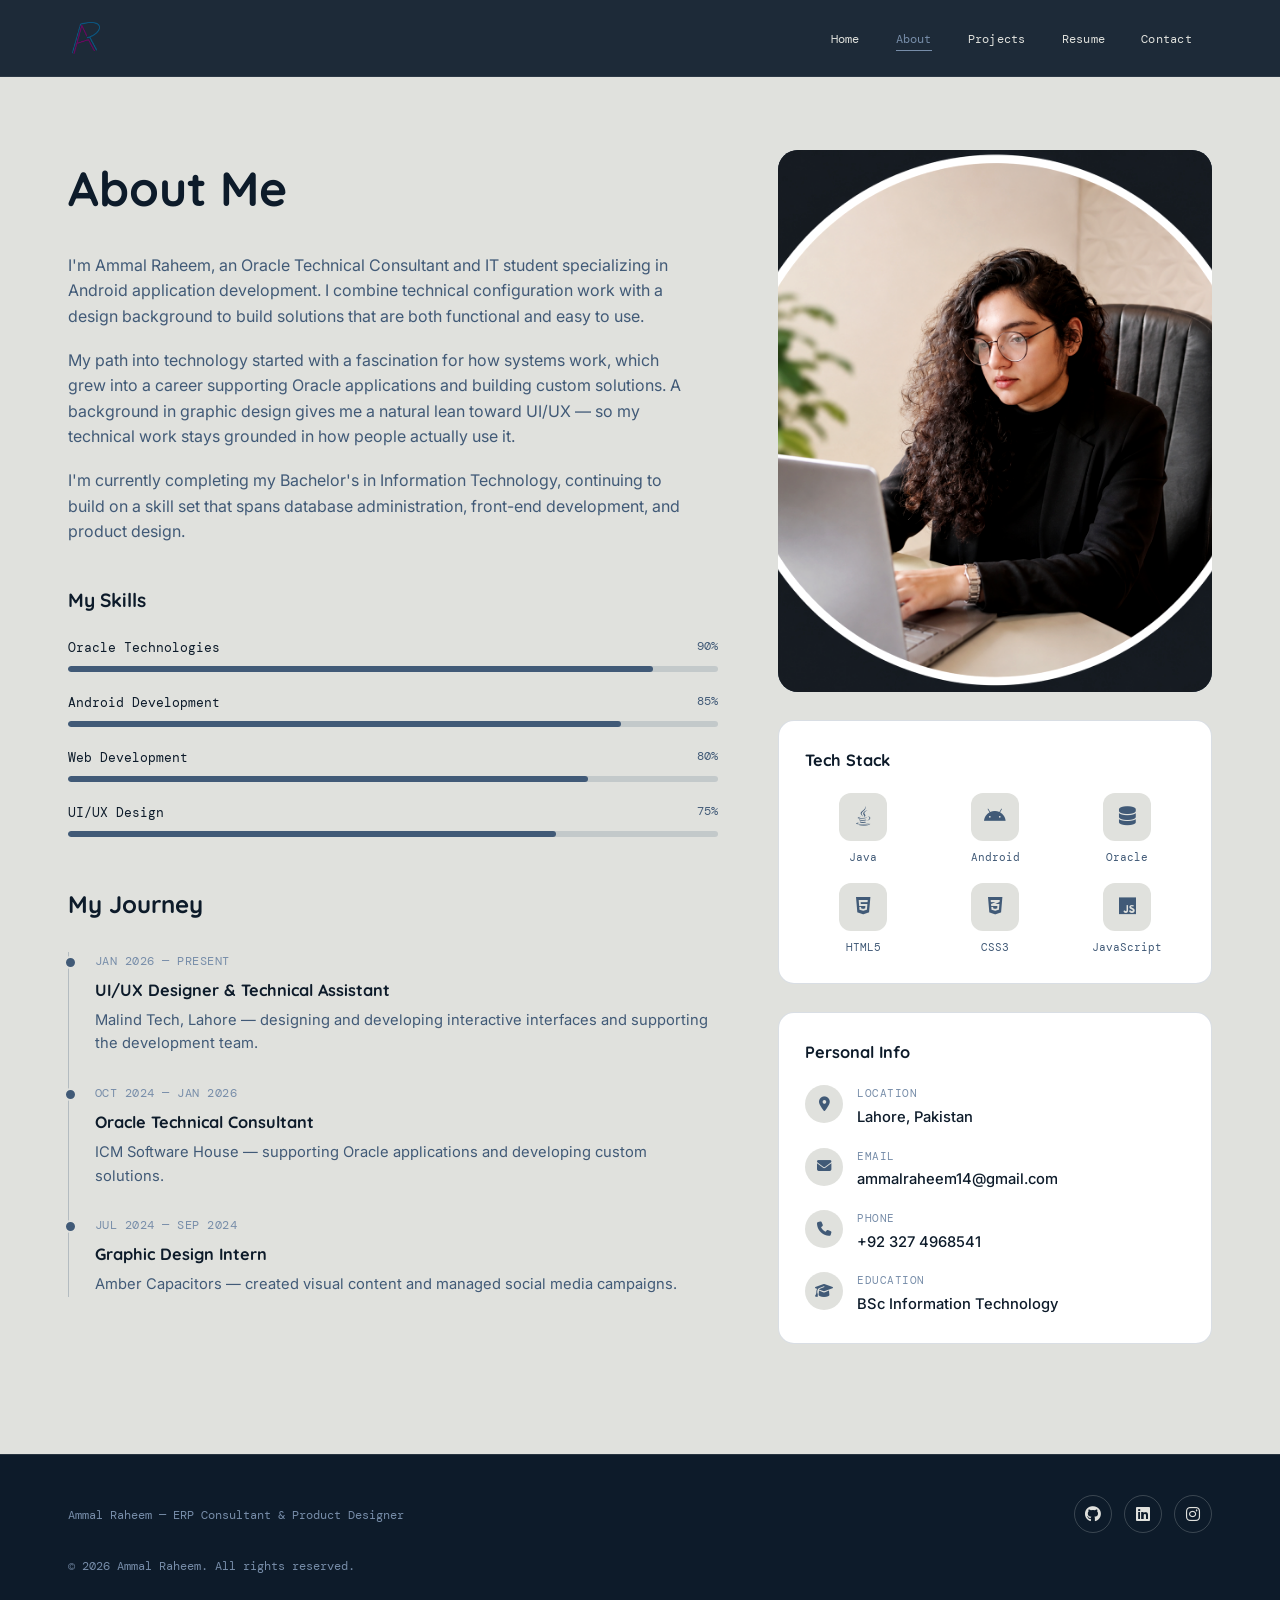
==== commit 7735a17a: "Re design" ====
--- a/about.html
+++ b/about.html
@@ -5,899 +5,14 @@
     <meta name="viewport" content="width=device-width, initial-scale=1.0">
     <title>Ammal Raheem | About</title>
     <link rel="stylesheet" href="https://cdnjs.cloudflare.com/ajax/libs/font-awesome/6.4.0/css/all.min.css">
-    <style>
-        /* Global Styles */
-        :root {
-            /* Dark Mode Colors (Original) */
-            --primary-color: #4da6ff;
-            --secondary-color: #36454F;
-            --dark-color: #1a1a1a;
-            --light-color: #f0f0f0;
-            --accent-color: #ff6b6b;
-            --card-bg: #2d3748;
-            --shadow-color: rgba(0, 0, 0, 0.3);
-        }
-        
-        /* Light Mode Colors - Same as Homepage */
-        body.light-mode {
-            --primary-color: #0B5884;
-            --secondary-color: #aec3d0;
-            --dark-color: #dadadb;
-            --light-color: #272a2f;
-            --accent-color: #FF9A76;
-            --card-bg: #dadadb;
-            --shadow-color: rgba(0, 0, 0, 0.08);
-        }
-        
-        * {
-            margin: 0;
-            padding: 0;
-            box-sizing: border-box;
-            font-family: 'Segoe UI', Tahoma, Geneva, Verdana, sans-serif;
-        }
-        
-        body {
-            background-color: var(--dark-color);
-            color: var(--light-color);
-            line-height: 1.6;
-            transition: all 0.3s ease;
-        }
-        
-        .container {
-            max-width: 1200px;
-            margin: 0 auto;
-            padding: 0 20px;
-        }
-        
-        /* Rounded Navigation Header - Same as Homepage */
-        .rounded-header {
-            background-color: var(--secondary-color);
-            border-radius: 50px;
-            box-shadow: 0 4px 20px var(--shadow-color);
-            position: fixed;
-            width: 94%;
-            max-width: 1150px;
-            left: 50%;
-            transform: translateX(-50%);
-            z-index: 100;
-            transition: all 0.3s ease;
-            margin-top: 20px;
-            border: 1px solid rgba(77, 166, 255, 0.1);
-        }
-        
-        body.light-mode .rounded-header {
-            border: 1px solid rgba(44, 130, 201, 0.1);
-        }
-        
-        .rounded-header::before {
-            content: '';
-            position: absolute;
-            top: 0;
-            left: 0;
-            right: 0;
-            height: 3px;
-            background: linear-gradient(90deg, var(--primary-color), var(--accent-color), var(--primary-color));
-            z-index: 1;
-        }
-        
-        nav {
-            display: flex;
-            justify-content: space-between;
-            align-items: center;
-            padding: 15px 30px;
-        }
-        
-        .logo img {
-            height: 40px;
-            width: auto;
-            transition: transform 0.3s ease;
-        }
-        
-        .logo img:hover {
-            transform: scale(1.05);
-        }
-        
-        /* Logo visibility control - Same as Homepage */
-        .logo-dark {
-            display: block;
-        }
-        
-        .logo-light {
-            display: none;
-        }
-        
-        body.light-mode .logo-dark {
-            display: none;
-        }
-        
-        body.light-mode .logo-light {
-            display: block;
-        }
-        
-        .nav-links {
-            display: flex;
-            list-style: none;
-            gap: 10px;
-        }
-        
-        .nav-links li {
-            position: relative;
-        }
-        
-        .nav-links a {
-            text-decoration: none;
-            color: var(--light-color);
-            font-weight: 500;
-            transition: all 0.3s;
-            position: relative;
-            padding: 8px 18px;
-            border-radius: 20px;
-            display: flex;
-            align-items: center;
-            gap: 6px;
-        }
-        
-        .nav-links a::before {
-            content: '➤';
-            font-size: 0.7rem;
-            opacity: 0;
-            transition: opacity 0.3s, transform 0.3s;
-            transform: translateX(-5px);
-        }
-        
-        .nav-links a:hover::before {
-            opacity: 1;
-            transform: translateX(0);
-        }
-        
-        .nav-links a:hover {
-            color: var(--primary-color);
-            background-color: rgba(77, 166, 255, 0.1);
-        }
-        
-        body.light-mode .nav-links a:hover {
-            background-color: rgba(44, 130, 201, 0.1);
-        }
-        
-        .nav-links a.active {
-            color: var(--primary-color);
-            background-color: rgba(77, 166, 255, 0.15);
-            font-weight: 600;
-        }
-        
-        body.light-mode .nav-links a.active {
-            background-color: rgba(44, 130, 201, 0.15);
-        }
-        
-        .nav-links a.active::before {
-            opacity: 1;
-            transform: translateX(0);
-        }
-        
-        .hamburger {
-            display: none;
-            cursor: pointer;
-            color: var(--light-color);
-            font-size: 1.5rem;
-            transition: transform 0.3s ease;
-            background: rgba(77, 166, 255, 0.1);
-            padding: 8px 12px;
-            border-radius: 8px;
-        }
-        
-        body.light-mode .hamburger {
-            background: rgba(44, 130, 201, 0.1);
-        }
-        
-        .hamburger:hover {
-            color: var(--primary-color);
-            transform: rotate(90deg);
-            background: rgba(77, 166, 255, 0.2);
-        }
-        
-        body.light-mode .hamburger:hover {
-            background: rgba(44, 130, 201, 0.2);
-        }
-        
-        /* About Section */
-        .about {
-            padding: 120px 0 80px;
-            background: linear-gradient(135deg, var(--secondary-color) 0%, var(--dark-color) 100%);
-            position: relative;
-            overflow: hidden;
-        }
-        
-        .about::before {
-            content: '';
-            position: absolute;
-            top: -50%;
-            left: -50%;
-            width: 200%;
-            height: 200%;
-            background: radial-gradient(circle, rgba(77, 166, 255, 0.1) 0%, transparent 70%);
-            animation: pulse 15s infinite linear;
-            z-index: 0;
-        }
-        
-        body.light-mode .about::before {
-            background: radial-gradient(circle, rgba(44, 130, 201, 0.1) 0%, transparent 70%);
-        }
-        
-        .about-content {
-            display: flex;
-            align-items: flex-start;
-            justify-content: space-between;
-            position: relative;
-            z-index: 1;
-            gap: 40px;
-        }
-        
-        .about-text {
-            flex: 1;
-            opacity: 0;
-            transform: translateY(20px);
-            animation: fadeInUp 1s ease forwards 0.5s;
-        }
-        
-        .about-text h1 {
-            font-size: 2.5rem;
-            margin-bottom: 20px;
-            color: var(--light-color);
-            position: relative;
-        }
-        
-        .about-text h1::after {
-            content: '';
-            position: absolute;
-            bottom: -10px;
-            left: 0;
-            width: 80px;
-            height: 3px;
-            background-color: var(--primary-color);
-            border-radius: 3px;
-        }
-        
-        .about-text p {
-            font-size: 1.1rem;
-            margin-bottom: 20px;
-            color: var(--light-color);
-            opacity: 0.8;
-        }
-        
-        .skills-progress {
-            margin-top: 40px;
-        }
-        
-        .skills-progress h3 {
-            font-size: 1.8rem;
-            color: var(--primary-color);
-            margin-bottom: 25px;
-            position: relative;
-        }
-        
-        .skills-progress h3::after {
-            content: '';
-            position: absolute;
-            bottom: -8px;
-            left: 0;
-            width: 60px;
-            height: 3px;
-            background-color: var(--primary-color);
-            border-radius: 3px;
-        }
-        
-        .skill-item {
-            margin-bottom: 25px;
-        }
-        
-        .skill-info {
-            display: flex;
-            justify-content: space-between;
-            margin-bottom: 8px;
-        }
-        
-        .skill-name {
-            font-weight: 500;
-            color: var(--light-color);
-        }
-        
-        .skill-percent {
-            color: var(--primary-color);
-            font-weight: 600;
-        }
-        
-        .progress-bar {
-            height: 8px;
-            background-color: rgba(240, 240, 240, 0.1);
-            border-radius: 4px;
-            overflow: hidden;
-        }
-        
-        body.light-mode .progress-bar {
-            background-color: rgba(0, 0, 0, 0.1);
-        }
-        
-        .progress {
-            height: 100%;
-            background-color: var(--primary-color);
-            border-radius: 4px;
-            transition: width 1s ease;
-        }
-        
-        /* Right Side Content */
-        .about-right-column {
-            flex: 1;
-            display: flex;
-            flex-direction: column;
-            gap: 30px;
-            position: sticky;
-            top: 120px;
-        }
-
-        .profile-img-container {
-            position: relative;
-            width: 100%;
-            max-width: 350px;
-            margin: 0 auto;
-            border-radius: 20px;
-            overflow: hidden;
-            box-shadow: 0 15px 40px var(--shadow-color);
-            border: 3px solid rgba(77, 166, 255, 0.2);
-            transition: transform 0.5s ease, box-shadow 0.5s ease;
-        }
-        
-        body.light-mode .profile-img-container {
-            border: 3px solid rgba(44, 130, 201, 0.2);
-        }
-
-        .profile-img-container img {
-            width: 100%;
-            height: auto;
-            display: block;
-            transition: transform 0.5s ease;
-        }
-
-        .profile-img-container:hover {
-            transform: translateY(-10px);
-            box-shadow: 0 25px 50px var(--shadow-color);
-        }
-        
-        .profile-img-container:hover img {
-            transform: scale(1.05);
-        }
-
-        .tech-stack {
-            background-color: var(--card-bg);
-            padding: 25px;
-            border-radius: 15px;
-            width: 100%;
-            box-shadow: 0 10px 30px var(--shadow-color);
-            border: 1px solid rgba(77, 166, 255, 0.1);
-            opacity: 0;
-            transform: translateY(20px);
-            animation: fadeInUp 1s ease forwards 0.7s;
-            transition: all 0.4s ease;
-        }
-        
-        body.light-mode .tech-stack {
-            border: 1px solid rgba(44, 130, 201, 0.1);
-        }
-        
-        .tech-stack:hover {
-            transform: translateY(-10px);
-            box-shadow: 0 15px 40px var(--shadow-color);
-            border-color: rgba(77, 166, 255, 0.3);
-        }
-        
-        body.light-mode .tech-stack:hover {
-            border-color: rgba(44, 130, 201, 0.3);
-        }
-
-        .tech-stack h3 {
-            color: var(--primary-color);
-            margin-bottom: 20px;
-            text-align: center;
-            font-size: 1.3rem;
-            position: relative;
-        }
-
-        .tech-stack h3::after {
-            content: '';
-            position: absolute;
-            bottom: -8px;
-            left: 50%;
-            transform: translateX(-50%);
-            width: 50px;
-            height: 2px;
-            background-color: var(--primary-color);
-        }
-
-        .tech-icons {
-            display: grid;
-            grid-template-columns: repeat(3, 1fr);
-            gap: 20px;
-            justify-items: center;
-        }
-
-        .tech-item {
-            display: flex;
-            flex-direction: column;
-            align-items: center;
-            transition: transform 0.3s ease;
-        }
-
-        .tech-item:hover {
-            transform: translateY(-5px);
-        }
-
-        .tech-icon {
-            width: 50px;
-            height: 50px;
-            display: flex;
-            align-items: center;
-            justify-content: center;
-            font-size: 2rem;
-            color: var(--primary-color);
-            margin-bottom: 8px;
-        }
-
-        .tech-name {
-            font-size: 0.8rem;
-            color: var(--light-color);
-            opacity: 0.8;
-            text-align: center;
-        }
-
-        .personal-info {
-            background-color: var(--card-bg);
-            padding: 25px;
-            border-radius: 15px;
-            box-shadow: 0 10px 30px var(--shadow-color);
-            border: 1px solid rgba(77, 166, 255, 0.1);
-            opacity: 0;
-            transform: translateY(20px);
-            animation: fadeInUp 1s ease forwards 0.9s;
-            transition: all 0.4s ease;
-        }
-        
-        body.light-mode .personal-info {
-            border: 1px solid rgba(44, 130, 201, 0.1);
-        }
-        
-        .personal-info:hover {
-            transform: translateY(-10px);
-            box-shadow: 0 15px 40px var(--shadow-color);
-            border-color: rgba(77, 166, 255, 0.3);
-        }
-        
-        body.light-mode .personal-info:hover {
-            border-color: rgba(44, 130, 201, 0.3);
-        }
-
-        .personal-info h3 {
-            color: var(--primary-color);
-            margin-bottom: 20px;
-            text-align: center;
-            font-size: 1.3rem;
-            position: relative;
-        }
-
-        .personal-info h3::after {
-            content: '';
-            position: absolute;
-            bottom: -8px;
-            left: 50%;
-            transform: translateX(-50%);
-            width: 50px;
-            height: 2px;
-            background-color: var(--primary-color);
-        }
-
-        .info-item {
-            display: flex;
-            margin-bottom: 15px;
-            transition: transform 0.3s ease;
-        }
-        
-        .info-item:hover {
-            transform: translateX(5px);
-        }
-
-        .info-icon {
-            width: 30px;
-            color: var(--primary-color);
-            font-size: 1.1rem;
-        }
-
-        .info-content {
-            flex: 1;
-        }
-
-        .info-label {
-            font-size: 0.8rem;
-            color: var(--light-color);
-            opacity: 0.6;
-        }
-
-        .info-value {
-            font-size: 0.95rem;
-            color: var(--light-color);
-        }
-
-        /* Timeline */
-        .timeline {
-            margin-top: 50px;
-        }
-        
-        .timeline h2 {
-            font-size: 1.8rem;
-            color: var(--primary-color);
-            margin-bottom: 30px;
-            position: relative;
-        }
-        
-        .timeline h2::after {
-            content: '';
-            position: absolute;
-            bottom: -10px;
-            left: 0;
-            width: 80px;
-            height: 3px;
-            background-color: var(--primary-color);
-            border-radius: 3px;
-        }
-        
-        .timeline-item {
-            position: relative;
-            padding-left: 30px;
-            margin-bottom: 30px;
-            opacity: 0;
-            transform: translateY(20px);
-            animation: fadeInUp 1s ease forwards;
-        }
-        
-        .timeline-item:nth-child(1) { animation-delay: 0.6s; }
-        .timeline-item:nth-child(2) { animation-delay: 0.8s; }
-        .timeline-item:nth-child(3) { animation-delay: 1.0s; }
-        
-        .timeline-item::before {
-            content: '';
-            position: absolute;
-            left: 0;
-            top: 5px;
-            width: 15px;
-            height: 15px;
-            border-radius: 50%;
-            background-color: var(--primary-color);
-            z-index: 1;
-        }
-        
-        .timeline-item::after {
-            content: '';
-            position: absolute;
-            left: 7px;
-            top: 20px;
-            width: 1px;
-            height: calc(100% - 15px);
-            background-color: rgba(77, 166, 255, 0.5);
-        }
-        
-        .timeline-item:last-child::after {
-            display: none;
-        }
-        
-        .timeline-date {
-            font-size: 0.9rem;
-            color: var(--primary-color);
-            font-weight: 600;
-            margin-bottom: 5px;
-        }
-        
-        .timeline-title {
-            font-size: 1.2rem;
-            color: var(--light-color);
-            margin-bottom: 10px;
-        }
-        
-        .timeline-description {
-            color: var(--light-color);
-            opacity: 0.7;
-            font-size: 0.95rem;
-        }
-        
-        /* Buttons - Same as Homepage */
-        .btn {
-            display: inline-block;
-            padding: 12px 30px;
-            background-color: var(--primary-color);
-            color: var(--dark-color);
-            border: none;
-            border-radius: 5px;
-            font-size: 1rem;
-            font-weight: 600;
-            text-decoration: none;
-            cursor: pointer;
-            transition: all 0.3s;
-            margin-right: 15px;
-            box-shadow: 0 4px 15px rgba(77, 166, 255, 0.3);
-            position: relative;
-            overflow: hidden;
-        }
-        
-        body.light-mode .btn {
-            box-shadow: 0 4px 15px rgba(44, 130, 201, 0.3);
-        }
-        
-        .btn:hover {
-            background-color: var(--light-color);
-            transform: translateY(-3px);
-            box-shadow: 0 6px 20px rgba(77, 166, 255, 0.4);
-        }
-        
-        body.light-mode .btn:hover {
-            box-shadow: 0 6px 20px rgba(44, 130, 201, 0.4);
-        }
-        
-        .btn:active {
-            transform: translateY(1px);
-        }
-        
-        .btn-outline {
-            background-color: transparent;
-            border: 2px solid var(--primary-color);
-            color: var(--primary-color);
-            box-shadow: none;
-        }
-        
-        .btn-outline:hover {
-            background-color: rgba(77, 166, 255, 0.1);
-            color: var(--light-color);
-        }
-        
-        body.light-mode .btn-outline:hover {
-            background-color: rgba(44, 130, 201, 0.1);
-        }
-        
-        /* Footer - Same as Homepage */
-        footer {
-            background-color: var(--dark-color);
-            color: var(--light-color);
-            padding: 40px 0 20px;
-            text-align: center;
-            position: relative;
-        }
-        
-        .social-links {
-            margin-bottom: 25px;
-        }
-        
-        .social-links a {
-            display: inline-flex;
-            align-items: center;
-            justify-content: center;
-            width: 40px;
-            height: 40px;
-            background-color: var(--secondary-color);
-            color: var(--light-color);
-            font-size: 1.2rem;
-            margin: 0 10px;
-            border-radius: 50%;
-            transition: all 0.3s ease;
-            text-decoration: none;
-        }
-        
-        .social-links a:hover {
-            background-color: var(--primary-color);
-            color: var(--dark-color);
-            transform: translateY(-5px) rotate(10deg);
-        }
-        
-        footer p {
-            color: var(--light-color);
-            opacity: 0.6;
-            font-size: 0.9rem;
-            margin-top: 20px;
-        }
-        
-        /* Theme Toggle Button - Same as Homepage */
-        .theme-toggle {
-            position: fixed;
-            bottom: 20px;
-            right: 20px;
-            width: 50px;
-            height: 50px;
-            border-radius: 50%;
-            background: var(--primary-color);
-            color: var(--dark-color);
-            display: flex;
-            align-items: center;
-            justify-content: center;
-            font-size: 1.3rem;
-            cursor: pointer;
-            z-index: 1000;
-            box-shadow: 0 4px 15px var(--shadow-color);
-            transition: all 0.3s ease;
-            border: none;
-        }
-        
-        .theme-toggle i {
-            transition: transform 0.3s ease;
-        }
-        
-        .theme-toggle:hover {
-            transform: scale(1.1);
-        }
-        
-        .theme-toggle:hover i {
-            transform: rotate(20deg);
-        }
-        
-        .fa-sun, .fa-moon {
-            position: absolute;
-        }
-        
-        body:not(.light-mode) .fa-moon {
-            display: none;
-        }
-        
-        body.light-mode .fa-sun {
-            display: none;
-        }
-        
-        /* Animations */
-        @keyframes fadeInUp {
-            from {
-                opacity: 0;
-                transform: translateY(20px);
-            }
-            to {
-                opacity: 1;
-                transform: translateY(0);
-            }
-        }
-        
-        @keyframes fadeInRight {
-            from {
-                opacity: 0;
-                transform: translateX(20px);
-            }
-            to {
-                opacity: 1;
-                transform: translateX(0);
-            }
-        }
-        
-        @keyframes pulse {
-            0% {
-                transform: rotate(0deg);
-            }
-            100% {
-                transform: rotate(360deg);
-            }
-        }
-        
-        /* Responsive Design */
-        @media (max-width: 992px) {
-            .rounded-header {
-                width: 96%;
-                border-radius: 30px;
-                margin-top: 10px;
-            }
-            
-            nav {
-                padding: 15px 20px;
-            }
-            
-            .about-content {
-                flex-direction: column;
-            }
-            
-            .about-right-column {
-                width: 100%;
-                max-width: 500px;
-                margin: 40px auto 0;
-                position: static;
-            }
-            
-            .about {
-                padding: 100px 0 60px;
-            }
-        }
-        
-        @media (max-width: 768px) {
-            .nav-links {
-                display: none;
-                flex-direction: column;
-                width: 100%;
-                position: absolute;
-                top: 70px;
-                left: 0;
-                background-color: var(--secondary-color);
-                padding: 20px;
-                box-shadow: 0 5px 10px var(--shadow-color);
-                z-index: 99;
-                border-radius: 0 0 15px 15px;
-            }
-            
-            .nav-links.active {
-                display: flex;
-            }
-            
-            .nav-links li {
-                margin: 10px 0;
-            }
-            
-            .nav-links a {
-                padding: 12px 20px;
-                border-radius: 10px;
-                justify-content: flex-start;
-            }
-            
-            .hamburger {
-                display: block;
-            }
-            
-            .about-text h1 {
-                font-size: 2rem;
-            }
-            
-            .profile-img-container {
-                max-width: 280px;
-            }
-            
-            .tech-icons {
-                grid-template-columns: repeat(2, 1fr);
-            }
-            
-            .rounded-header {
-                border-radius: 20px;
-            }
-            
-            .theme-toggle {
-                bottom: 15px;
-                right: 15px;
-                width: 45px;
-                height: 45px;
-            }
-        }
-        
-        @media (max-width: 480px) {
-            .rounded-header {
-                border-radius: 15px;
-                width: 98%;
-                margin-top: 10px;
-            }
-            
-            nav {
-                padding: 12px 15px;
-            }
-            
-            .logo img {
-                height: 35px;
-            }
-            
-            .tech-icons {
-                grid-template-columns: repeat(2, 1fr);
-                gap: 15px;
-            }
-            
-            .tech-icon {
-                width: 40px;
-                height: 40px;
-                font-size: 1.5rem;
-            }
-        }
-    </style>
+    <link rel="stylesheet" href="style.css?v=5">
 </head>
 <body>
-    <!-- Rounded Navigation Header - Same as Homepage -->
     <header class="rounded-header">
         <nav>
             <div class="logo">
-                <!-- Dark mode logo -->
-                <img src="Logo.png" alt="Ammal Raheem Logo" class="logo-dark">
-                <!-- Light mode logo -->
-                <img src="Logo light.png" alt="Ammal Raheem Logo" class="logo-light">
+                <img src="assets/images/Logo.png" alt="Ammal Raheem Logo" class="logo-dark">
+                <img src="assets/images/Logo light.png" alt="Ammal Raheem Logo" class="logo-light">
             </div>
             <ul class="nav-links">
                 <li><a href="index.html">Home</a></li>
@@ -906,24 +21,21 @@
                 <li><a href="resume.html">Resume</a></li>
                 <li><a href="contact.html">Contact</a></li>
             </ul>
-            <div class="hamburger">
+            <div class="hamburger" role="button" aria-label="Toggle menu" tabindex="0">
                 <i class="fas fa-bars"></i>
             </div>
         </nav>
     </header>
 
-    <!-- About Section -->
-    <section class="about">
+    <section class="about-page">
         <div class="container">
             <div class="about-content">
-                <div class="about-text">
+                <div class="about-text reveal">
                     <h1>About Me</h1>
-                    <p>I'm Ammal Raheem, an Oracle Technical Consultant and IT student specializing in Android Application Development. With a passion for creating efficient, user-friendly applications, I combine technical expertise with creative problem-solving to deliver exceptional results.</p>
-                    
-                    <p>My journey in technology began with a fascination for how systems work, which evolved into a professional career where I've successfully supported Oracle applications and developed custom solutions. My background in graphic design gives me a unique perspective on UI/UX, ensuring my technical solutions are not only functional but visually appealing.</p>
-                    
-                    <p>Currently pursuing my Bachelor's in Information Technology, I'm constantly expanding my skill set to stay at the forefront of technological advancements. My experience ranges from database administration to social media marketing, giving me a well-rounded understanding of both technical and creative aspects of IT solutions.</p>
-                    
+                    <p>I'm Ammal Raheem, an Oracle Technical Consultant and IT student specializing in Android application development. I combine technical configuration work with a design background to build solutions that are both functional and easy to use.</p>
+                    <p>My path into technology started with a fascination for how systems work, which grew into a career supporting Oracle applications and building custom solutions. A background in graphic design gives me a natural lean toward UI/UX — so my technical work stays grounded in how people actually use it.</p>
+                    <p>I'm currently completing my Bachelor's in Information Technology, continuing to build on a skill set that spans database administration, front-end development, and product design.</p>
+
                     <div class="skills-progress">
                         <h3>My Skills</h3>
                         <div class="skill-item">
@@ -931,145 +43,111 @@
                                 <span class="skill-name">Oracle Technologies</span>
                                 <span class="skill-percent">90%</span>
                             </div>
-                            <div class="progress-bar">
-                                <div class="progress" style="width: 90%;"></div>
-                            </div>
+                            <div class="progress-bar"><div class="progress" style="width: 90%;"></div></div>
                         </div>
-                        
                         <div class="skill-item">
                             <div class="skill-info">
                                 <span class="skill-name">Android Development</span>
                                 <span class="skill-percent">85%</span>
                             </div>
-                            <div class="progress-bar">
-                                <div class="progress" style="width: 85%;"></div>
-                            </div>
+                            <div class="progress-bar"><div class="progress" style="width: 85%;"></div></div>
                         </div>
-                        
                         <div class="skill-item">
                             <div class="skill-info">
                                 <span class="skill-name">Web Development</span>
                                 <span class="skill-percent">80%</span>
                             </div>
-                            <div class="progress-bar">
-                                <div class="progress" style="width: 80%;"></div>
-                            </div>
+                            <div class="progress-bar"><div class="progress" style="width: 80%;"></div></div>
                         </div>
-                        
                         <div class="skill-item">
                             <div class="skill-info">
-                                <span class="skill-name">Graphic Design</span>
+                                <span class="skill-name">UI/UX Design</span>
                                 <span class="skill-percent">75%</span>
                             </div>
-                            <div class="progress-bar">
-                                <div class="progress" style="width: 75%;"></div>
-                            </div>
+                            <div class="progress-bar"><div class="progress" style="width: 75%;"></div></div>
                         </div>
                     </div>
-                    
+
                     <div class="timeline">
                         <h2>My Journey</h2>
-                        
                         <div class="timeline-item">
-                            <div class="timeline-date">Jan 2026 - Present</div>
-                            <h3 class="timeline-title">UI/UX Designer & Technical Assistant</h3>
-                            <p class="timeline-description">Malind Tech, Lahore - Designing and Developing interactive interfaces and supporting Development Team</p>
+                            <div class="timeline-date">Jan 2026 — Present</div>
+                            <h3 class="timeline-title">UI/UX Designer &amp; Technical Assistant</h3>
+                            <p class="timeline-description">Malind Tech, Lahore — designing and developing interactive interfaces and supporting the development team.</p>
                         </div>
-                        
                         <div class="timeline-item">
-                            <div class="timeline-date">Oct 2024 - Jan 2026</div>
-                            <h3 class="timeline-title">Oracle Technical Consultant<h3>
-                            <p class="timeline-description">ICM Software House - Supporting Oracle applications and developing custom solutions</p>
+                            <div class="timeline-date">Oct 2024 — Jan 2026</div>
+                            <h3 class="timeline-title">Oracle Technical Consultant</h3>
+                            <p class="timeline-description">ICM Software House — supporting Oracle applications and developing custom solutions.</p>
                         </div>
-                        
                         <div class="timeline-item">
-                            <div class="timeline-date">Jul 2024 - Sep 2024</div>
+                            <div class="timeline-date">Jul 2024 — Sep 2024</div>
                             <h3 class="timeline-title">Graphic Design Intern</h3>
-                            <p class="timeline-description">Amber Capacitors - Created engaging visual content and managed social media campaigns</p>
+                            <p class="timeline-description">Amber Capacitors — created visual content and managed social media campaigns.</p>
                         </div>
                     </div>
                 </div>
-                
-                <div class="about-right-column">
+
+                <div class="about-right-column reveal">
                     <div class="profile-img-container">
-                        <img src="Logo.png" alt="Ammal Raheem">
+                        <img src="assets/images/Potrait.png" alt="Ammal Raheem" onerror="this.src='assets/images/Logo.png'">
                     </div>
-                    
+
                     <div class="tech-stack">
                         <h3>Tech Stack</h3>
                         <div class="tech-icons">
                             <div class="tech-item">
-                                <div class="tech-icon">
-                                    <i class="fab fa-java"></i>
-                                </div>
+                                <div class="tech-icon"><i class="fab fa-java"></i></div>
                                 <span class="tech-name">Java</span>
                             </div>
                             <div class="tech-item">
-                                <div class="tech-icon">
-                                    <i class="fab fa-android"></i>
-                                </div>
+                                <div class="tech-icon"><i class="fab fa-android"></i></div>
                                 <span class="tech-name">Android</span>
                             </div>
                             <div class="tech-item">
-                                <div class="tech-icon">
-                                    <i class="fas fa-database"></i>
-                                </div>
+                                <div class="tech-icon"><i class="fas fa-database"></i></div>
                                 <span class="tech-name">Oracle</span>
                             </div>
                             <div class="tech-item">
-                                <div class="tech-icon">
-                                    <i class="fab fa-html5"></i>
-                                </div>
+                                <div class="tech-icon"><i class="fab fa-html5"></i></div>
                                 <span class="tech-name">HTML5</span>
                             </div>
                             <div class="tech-item">
-                                <div class="tech-icon">
-                                    <i class="fab fa-css3-alt"></i>
-                                </div>
+                                <div class="tech-icon"><i class="fab fa-css3-alt"></i></div>
                                 <span class="tech-name">CSS3</span>
                             </div>
                             <div class="tech-item">
-                                <div class="tech-icon">
-                                    <i class="fab fa-js"></i>
-                                </div>
+                                <div class="tech-icon"><i class="fab fa-js"></i></div>
                                 <span class="tech-name">JavaScript</span>
                             </div>
                         </div>
                     </div>
-                    
+
                     <div class="personal-info">
                         <h3>Personal Info</h3>
                         <div class="info-item">
-                            <div class="info-icon">
-                                <i class="fas fa-map-marker-alt"></i>
-                            </div>
+                            <div class="info-icon"><i class="fas fa-map-marker-alt"></i></div>
                             <div class="info-content">
                                 <div class="info-label">Location</div>
                                 <div class="info-value">Lahore, Pakistan</div>
                             </div>
                         </div>
                         <div class="info-item">
-                            <div class="info-icon">
-                                <i class="fas fa-envelope"></i>
-                            </div>
+                            <div class="info-icon"><i class="fas fa-envelope"></i></div>
                             <div class="info-content">
                                 <div class="info-label">Email</div>
                                 <div class="info-value">ammalraheem14@gmail.com</div>
                             </div>
                         </div>
                         <div class="info-item">
-                            <div class="info-icon">
-                                <i class="fas fa-phone"></i>
-                            </div>
+                            <div class="info-icon"><i class="fas fa-phone"></i></div>
                             <div class="info-content">
                                 <div class="info-label">Phone</div>
                                 <div class="info-value">+92 327 4968541</div>
                             </div>
                         </div>
                         <div class="info-item">
-                            <div class="info-icon">
-                                <i class="fas fa-graduation-cap"></i>
-                            </div>
+                            <div class="info-icon"><i class="fas fa-graduation-cap"></i></div>
                             <div class="info-content">
                                 <div class="info-label">Education</div>
                                 <div class="info-value">BSc Information Technology</div>
@@ -1081,130 +159,41 @@
         </div>
     </section>
 
-    <!-- Footer -->
     <footer>
         <div class="container">
-            <div class="social-links">
-                <a href="https://github.com/AmmalR"><i class="fab fa-github"></i></a>
-                <a href="https://www.linkedin.com/in/ammal-raheem-9b469924a/"><i class="fab fa-linkedin"></i></a>
-                <a href="https://www.instagram.com/not_ar02?utm_source=ig_web_button_share_sheet&igsh=ZDNlZDc0MzIxNw=="><i class="fab fa-instagram"></i></a>
+            <div class="footer-top">
+                <div>
+                    <div class="footer-sub">Ammal Raheem — ERP Consultant &amp; Product Designer</div>
+                </div>
+                <div class="social-links">
+                    <a href="https://github.com/AmmalR" aria-label="GitHub"><i class="fab fa-github"></i></a>
+                    <a href="https://www.linkedin.com/in/ammal-raheem-9b469924a/" aria-label="LinkedIn"><i class="fab fa-linkedin"></i></a>
+                    <a href="https://www.instagram.com/not_ar02" aria-label="Instagram"><i class="fab fa-instagram"></i></a>
+                </div>
             </div>
-            <p>&copy; 2025 Ammal Raheem. All rights reserved.</p>
+            <p class="copyright">&copy; 2026 Ammal Raheem. All rights reserved.</p>
         </div>
     </footer>
 
-    <!-- Theme Toggle Button - Same as Homepage -->
-    <div class="theme-toggle" id="themeToggle">
-        <i class="fas fa-sun"></i>
-        <i class="fas fa-moon"></i>
-    </div>
-
+    <script src="script.js"></script>
     <script>
-        // Mobile Navigation Toggle - Same as Homepage
-        const hamburger = document.querySelector('.hamburger');
-        const navLinks = document.querySelector('.nav-links');
-        
-        hamburger.addEventListener('click', () => {
-            navLinks.classList.toggle('active');
-            hamburger.classList.toggle('active');
-        });
-        
-        // Close mobile menu when clicking a link
-        document.querySelectorAll('.nav-links a').forEach(link => {
-            link.addEventListener('click', () => {
-                navLinks.classList.remove('active');
-                hamburger.classList.remove('active');
-            });
-        });
-        
-        // Change navbar style on scroll - Same as Homepage
-        window.addEventListener('scroll', () => {
-            const header = document.querySelector('.rounded-header');
-            if (window.scrollY > 50) {
-                header.style.boxShadow = '0 5px 20px rgba(0, 0, 0, 0.5)';
-                header.style.width = '100%';
-                header.style.borderRadius = '0 0 20px 20px';
-                header.style.marginTop = '0';
-            } else {
-                header.style.boxShadow = '0 4px 20px rgba(0, 0, 0, 0.4)';
-                if (window.innerWidth > 768) {
-                    header.style.width = '94%';
-                    header.style.borderRadius = '50px';
-                    header.style.marginTop = '20px';
-                } else if (window.innerWidth > 480) {
-                    header.style.width = '96%';
-                    header.style.borderRadius = '30px';
-                    header.style.marginTop = '10px';
-                } else {
-                    header.style.width = '98%';
-                    header.style.borderRadius = '15px';
-                    header.style.marginTop = '10px';
-                }
-            }
-        });
-        
-        // Animate progress bars when they come into view
-                // Animate progress bars when they come into view
-                const progressBars = document.querySelectorAll('.progress');
-        
+        const progressBars = document.querySelectorAll('.progress');
         function animateProgressBars() {
             progressBars.forEach(bar => {
                 const barPosition = bar.getBoundingClientRect().top;
                 const screenPosition = window.innerHeight / 1.3;
-                
-                if (barPosition < screenPosition) {
+                if (barPosition < screenPosition && !bar.dataset.animated) {
                     const width = bar.style.width;
+                    bar.dataset.animated = 'true';
                     bar.style.width = '0';
-                    setTimeout(() => {
-                        bar.style.width = width;
-                    }, 300);
+                    requestAnimationFrame(() => {
+                        setTimeout(() => { bar.style.width = width; }, 50);
+                    });
                 }
             });
         }
-        
-        // Set initial state for animation
         window.addEventListener('load', animateProgressBars);
-        window.addEventListener('scroll', animateProgressBars);
-        
-        // Theme Toggle Functionality with logo switching
-        const themeToggle = document.getElementById('themeToggle');
-        
-        // Check for saved theme preference or default to dark
-        const savedTheme = localStorage.getItem('theme') || 'dark';
-        if (savedTheme === 'light') {
-            document.body.classList.add('light-mode');
-            switchLogos(true); // Switch to light mode logos
-        }
-        
-        themeToggle.addEventListener('click', () => {
-            const isLightMode = document.body.classList.toggle('light-mode');
-            
-            // Switch logos based on mode
-            switchLogos(isLightMode);
-            
-            // Save preference
-            const currentTheme = isLightMode ? 'light' : 'dark';
-            localStorage.setItem('theme', currentTheme);
-        });
-        
-        // Function to switch logos
-        function switchLogos(isLightMode) {
-            const logoDark = document.querySelector('.logo-dark');
-            const logoLight = document.querySelector('.logo-light');
-            
-            if (isLightMode) {
-                // Switch to light mode
-                if (logoDark) logoDark.style.display = 'none';
-                if (logoLight) logoLight.style.display = 'block';
-            } else {
-                // Switch to dark mode
-                if (logoDark) logoDark.style.display = 'block';
-                if (logoLight) logoLight.style.display = 'none';
-            }
-        }
-        
-        // Initialize header style on load
-        window.dispatchEvent(new Event('scroll'));
+        window.addEventListener('scroll', animateProgressBars, { passive: true });
     </script>
 </body>
 </html>
--- a/style.css
+++ b/style.css
@@ -0,0 +1,1247 @@
+@import url('https://fonts.googleapis.com/css2?family=Quicksand:wght@500;600;700&family=Inter:wght@400;500;600&family=DM+Mono:wght@400;500&display=swap');
+
+/* ===================================================================
+   TOKENS
+=================================================================== */
+:root {
+    --ink: #0D1B2A;
+    --prussian: #1B263B;
+    --dusk: #415A77;
+    --lavender: #778DA9;
+    --alabaster: #E0E1DD;
+    --paper: #FFFFFF;
+    --shadow: rgba(13, 27, 42, 0.16);
+
+    --font-display: 'Quicksand', 'Inter', sans-serif;
+    --font-body: 'Inter', -apple-system, BlinkMacSystemFont, 'Segoe UI', sans-serif;
+    --font-mono: 'DM Mono', 'SF Mono', Menlo, monospace;
+}
+
+/* ===================================================================
+   RESET & BASE
+=================================================================== */
+* { margin: 0; padding: 0; box-sizing: border-box; }
+html { scroll-behavior: smooth; }
+body {
+    background: var(--alabaster);
+    color: var(--ink);
+    font-family: var(--font-body);
+    line-height: 1.6;
+    overflow-x: hidden;
+}
+a { color: inherit; text-decoration: none; }
+img { max-width: 100%; display: block; }
+.container { max-width: 1200px; margin: 0 auto; padding: 0 28px; position: relative; z-index: 1; }
+
+@media (prefers-reduced-motion: reduce) {
+    *, *::before, *::after { animation-duration: .001ms !important; animation-iteration-count: 1 !important; transition-duration: .001ms !important; scroll-behavior: auto !important; }
+    .reveal { opacity: 1 !important; transform: none !important; }
+}
+
+.reveal { opacity: 0; transform: translateY(28px); transition: opacity .8s cubic-bezier(.2,.6,.2,1), transform .8s cubic-bezier(.2,.6,.2,1); }
+.reveal.is-visible { opacity: 1; transform: none; }
+
+/* ===================================================================
+   HEADER / NAV — always-dark pill, consistent on every page
+=================================================================== */
+.rounded-header {
+    position: fixed;
+    top: 0; left: 0; right: 0;
+    z-index: 100;
+    background: rgba(13, 27, 42, .92);
+    backdrop-filter: blur(10px);
+    -webkit-backdrop-filter: blur(10px);
+    border-bottom: 1px solid rgba(224,225,221,.08);
+    transition: background .35s ease, box-shadow .35s ease, border-color .35s ease;
+}
+.rounded-header.scrolled {
+    background: var(--ink);
+    border-bottom: 1px solid rgba(224,225,221,.12);
+    box-shadow: 0 4px 24px var(--shadow);
+}
+nav { display: flex; justify-content: space-between; align-items: center; padding: 22px 32px; max-width: 1200px; margin: 0 auto; }
+
+/* Header is always dark now, so always show the light logo */
+.logo img { height: 32px; width: auto; }
+.logo-dark { display: none; }
+.logo-light { display: block; }
+
+.nav-links { display: flex; list-style: none; gap: 4px; align-items: center; }
+.nav-links a {
+    position: relative;
+    font-family: var(--font-mono);
+    font-size: .78rem;
+    letter-spacing: .02em;
+    color: var(--alabaster);
+    padding: 8px 16px;
+    transition: color .25s ease;
+}
+.nav-links a::after {
+    content: '';
+    position: absolute;
+    left: 16px; right: 16px; bottom: 4px;
+    height: 1px;
+    background: currentColor;
+    transform: scaleX(0);
+    transform-origin: left;
+    transition: transform .3s ease;
+}
+.nav-links a:hover { color: var(--lavender); }
+.nav-links a:hover::after, .nav-links a.active::after { transform: scaleX(1); }
+.nav-links a.active { color: var(--lavender); }
+
+.hamburger {
+    display: none;
+    cursor: pointer;
+    color: var(--alabaster);
+    font-size: 1.2rem;
+    background: rgba(224,225,221,.08);
+    border: 1px solid rgba(224,225,221,.3);
+    padding: 8px 12px;
+    border-radius: 8px;
+    transition: transform .3s ease, background .25s ease;
+}
+.hamburger:hover { background: rgba(224,225,221,.16); }
+.hamburger.active { transform: rotate(90deg); }
+.theme-toggle { display: none; }
+
+@media (max-width: 768px) {
+    nav { padding: 16px 20px; }
+    .hamburger { display: block; }
+    .nav-links {
+        display: none;
+        position: fixed; top: 64px; left: 16px; right: 16px;
+        flex-direction: column; align-items: stretch;
+        padding: 10px; gap: 2px;
+        background: var(--ink);
+        border-radius: 14px;
+        box-shadow: 0 12px 28px var(--shadow);
+    }
+    .nav-links.active { display: flex; }
+    .nav-links a { padding: 12px 14px; }
+}
+
+/* ===================================================================
+   HERO V2 — full-bleed image hero
+=================================================================== */
+@import url('https://fonts.googleapis.com/css2?family=Newsreader:ital,wght@1,500;1,600&display=swap');
+
+.hero-v2 {
+    position: relative;
+    min-height: 620px;
+    height: 92vh;
+    max-height: 780px;
+    overflow: hidden;
+    color: var(--alabaster);
+}
+
+.hero-v2-bg {
+    position: absolute; inset: 0;
+    z-index: 0;
+}
+.hero-v2-bg img {
+    width: 100%; height: 100%;
+    object-fit: cover;
+    transform: scale(1.12);
+    animation: heroZoom 8s ease-out forwards;
+}
+@keyframes heroZoom {
+    to { transform: scale(1); }
+}
+
+.hero-v2-overlay {
+    position: absolute; inset: 0;
+    z-index: 1;
+    background: linear-gradient(
+        100deg,
+        rgba(13,27,42,.88) 0%,
+        rgba(13,27,42,.62) 38%,
+        rgba(13,27,42,.22) 62%,
+        rgba(13,27,42,0) 80%
+    ), linear-gradient(0deg, rgba(13,27,42,.55) 0%, rgba(13,27,42,0) 35%);
+}
+
+.hero-v2-nav {
+    position: relative;
+    z-index: 2;
+    display: flex;
+    justify-content: space-between;
+    align-items: center;
+    padding: 26px 32px;
+    max-width: 1200px;
+    margin: 0 auto;
+    opacity: 0;
+    animation: heroFadeDown .7s ease forwards;
+    animation-delay: .1s;
+}
+.hero-v2-nav .logo img { height: 30px; width: auto; }
+.hero-v2-nav .hamburger {
+    cursor: pointer;
+    color: var(--alabaster);
+    font-size: 1.1rem;
+    background: rgba(224,225,221,.08);
+    border: 1px solid rgba(224,225,221,.3);
+    padding: 10px 14px;
+    border-radius: 8px;
+    transition: background .25s ease, transform .3s ease;
+}
+.hero-v2-nav .hamburger:hover { background: rgba(224,225,221,.18); }
+.hero-v2-nav .hamburger.active { transform: rotate(90deg); }
+
+.hero-v2-content {
+    position: relative;
+    z-index: 2;
+    height: calc(100% - 82px);
+    display: flex;
+    flex-direction: column;
+    justify-content: flex-end;
+    padding-bottom: 72px;
+    max-width: 620px;
+}
+
+.hero-v2-kicker {
+    display: flex;
+    align-items: center;
+    gap: 14px;
+    font-family: var(--font-mono);
+    font-size: .78rem;
+    letter-spacing: .12em;
+    color: var(--lavender);
+    margin-bottom: 22px;
+}
+.hero-v2-kicker .rule {
+    display: inline-block;
+    height: 1px;
+    width: 40px;
+    background: var(--lavender);
+    transform-origin: left;
+    animation: ruleGrow .8s cubic-bezier(.2,.6,.2,1) forwards;
+    animation-delay: .15s;
+    transform: scaleX(0);
+}
+@keyframes ruleGrow { to { transform: scaleX(1); } }
+
+.hero-v2-title {
+    font-family: 'Newsreader', var(--font-display), serif;
+    font-style: italic;
+    font-weight: 500;
+    font-size: clamp(2.3rem, 4.6vw, 3.6rem);
+    line-height: 1.18;
+    color: var(--alabaster);
+    margin-bottom: 22px;
+}
+.hero-v2-title span,
+.hero-v2-title em { display: block; font-style: italic; }
+
+.hero-v2-lede {
+    font-family: var(--font-body);
+    font-size: .98rem;
+    line-height: 1.65;
+    color: var(--alabaster);
+    opacity: .85;
+    max-width: 46ch;
+    margin-bottom: 32px;
+}
+
+.hero-v2-btn {
+    display: inline-flex;
+    align-items: center;
+    align-self: flex-start;
+    padding: 15px 30px;
+    border-radius: 6px;
+    background: var(--lavender);
+    color: var(--ink);
+    font-family: var(--font-mono);
+    font-size: .78rem;
+    font-weight: 600;
+    letter-spacing: .1em;
+    text-transform: uppercase;
+    transition: background .25s ease, transform .2s ease;
+}
+.hero-v2-btn:hover { background: var(--alabaster); transform: translateY(-2px); }
+.hero-v2-btn:focus-visible { outline: 2px solid var(--alabaster); outline-offset: 3px; }
+
+/* staggered load-in animation for kicker / title lines / lede / button */
+.anim-in {
+    opacity: 0;
+    transform: translateY(22px);
+    animation: heroFadeUp .8s cubic-bezier(.2,.6,.2,1) forwards;
+    animation-delay: var(--d, 0s);
+}
+@keyframes heroFadeUp {
+    to { opacity: 1; transform: translateY(0); }
+}
+@keyframes heroFadeDown {
+    from { opacity: 0; transform: translateY(-14px); }
+    to { opacity: 1; transform: translateY(0); }
+}
+
+@media (prefers-reduced-motion: reduce) {
+    .hero-v2-bg img,
+    .hero-v2-kicker .rule,
+    .hero-v2-nav,
+    .anim-in {
+        animation: none !important;
+        opacity: 1 !important;
+        transform: none !important;
+    }
+}
+
+@media (max-width: 900px) {
+    .hero-v2 { height: auto; min-height: 560px; padding-bottom: 40px; }
+    .hero-v2-content { padding-bottom: 48px; max-width: 100%; }
+}
+@media (max-width: 768px) {
+    .hero-v2-nav { padding: 18px 20px; }
+}
+/* ===================================================================
+   ABOUT 
+=================================================================== */
+.about { background: var(--alabaster); color: var(--ink); padding: 130px 20px 20px; }
+.about-frame {
+    max-width: 1200px;
+    margin: 0 auto;
+    background: var(--paper);
+    border: 1px solid rgba(65,90,119,.2);
+    border-radius: 28px;
+    overflow: hidden;
+    display: grid;
+    grid-template-columns: .95fr 1.05fr;
+    min-height: 620px;
+    box-shadow: 0 20px 50px var(--shadow);
+}
+.about-portrait { position: relative; background: linear-gradient(155deg, var(--lavender), var(--dusk)); }
+.about-portrait img {
+    width: 100%; height: 100%;
+    object-fit: cover;
+    filter:  contrast(1.05);
+}
+.about-portrait .socials {
+    position: absolute; top: 24px; left: 24px;
+    display: flex; gap: 10px;
+}
+.about-portrait .socials a {
+    width: 38px; height: 38px;
+    border-radius: 50%;
+    border: 1px solid rgba(224,225,221,.35);
+    background: rgba(13,27,42,.45);
+    color: var(--alabaster);
+    display: inline-flex; align-items: center; justify-content: center;
+    transition: background .25s ease, border-color .25s ease;
+}
+.about-portrait .socials a:hover { background: var(--ink); border-color: var(--ink); }
+.about-portrait .name-badge {
+    position: absolute; bottom: 24px; left: 24px;
+    font-family: var(--font-mono);
+    font-size: .78rem;
+    letter-spacing: .04em;
+    padding: 10px 16px;
+    border: 1px solid rgba(224,225,221,.3);
+    border-radius: 8px;
+    background: rgba(13,27,42,.55);
+    color: var(--alabaster);
+}
+
+.about-copy {
+    padding: 56px;
+    display: flex;
+    flex-direction: column;
+    justify-content: center;
+    gap: 20px;
+}
+.about-copy .kicker { font-family: var(--font-mono); font-size: .8rem; color: var(--dusk); letter-spacing: .06em; }
+.about-copy h1 {
+    font-family: var(--font-display);
+    font-weight: 700;
+    font-size: clamp(2.1rem, 3.4vw, 2.9rem);
+    line-height: 1.16;
+    color: var(--ink);
+    max-width: 15ch;
+}
+.about-copy p.lede { color: var(--dusk); font-size: 1.02rem; max-width: 42ch; }
+.about-copy .icon-link .circle { border-color: var(--dusk); color: var(--ink); }
+.about-copy .icon-link:hover .circle { background: var(--dusk); color: var(--alabaster); }
+.about-copy .icon-link .label { color: var(--ink); }
+.about-copy .btn-outline { color: var(--ink); border-color: rgba(13,27,42,.3); }
+.about-copy .btn-outline:hover { border-color: var(--ink); color: var(--ink); }
+
+@media (max-width: 900px) {
+    .about-frame { grid-template-columns: 1fr; }
+    .about-portrait { height: 320px; }
+    .about-copy { padding: 40px 32px; }
+}
+@media (max-width: 768px) {
+    .about { padding: 100px 12px 12px; }
+    .about-frame { border-radius: 20px; }
+}
+
+.buttons { display: flex; gap: 14px; flex-wrap: wrap; }
+.btn {
+    display: inline-flex; align-items: center;
+    padding: 13px 28px;
+    border-radius: 30px;
+    border: 1px solid var(--dusk);
+    background: var(--dusk);
+    color: var(--alabaster);
+    font-weight: 600;
+    font-size: .92rem;
+    transition: background .25s ease, transform .2s ease;
+}
+.btn:hover { background: var(--lavender); border-color: var(--lavender); transform: translateY(-2px); }
+.btn-outline { background: transparent; color: var(--alabaster); border-color: rgba(224,225,221,.35); }
+.btn-outline:hover { border-color: var(--alabaster); background: transparent; }
+.btn:focus-visible, .btn-outline:focus-visible, a:focus-visible, button:focus-visible {
+    outline: 2px solid var(--lavender); outline-offset: 3px;
+}
+
+/* ===================================================================
+   SERVICES — numbered bordered cards
+=================================================================== */
+.services { padding: 110px 0; background: var(--alabaster); }
+.services-grid { display: grid; grid-template-columns: .9fr 1.1fr; gap: 60px; align-items: start; }
+.services-intro {
+    position: sticky;
+    top: 140px;
+    align-self: start;
+}
+.services-intro .kicker { font-family: var(--font-mono); font-size: .78rem; color: var(--dusk); letter-spacing: .06em; display: block; margin-bottom: 16px; }
+.services-intro h2 {
+    font-family: var(--font-display);
+    font-weight: 700;
+    font-size: clamp(1.9rem, 3vw, 2.6rem);
+    color: var(--ink);
+    line-height: 1.2;
+    margin-bottom: 18px;
+}
+.services-intro p { color: var(--dusk); max-width: 38ch; }
+
+/* ===================================================================
+   SERVICES — sticky stacking cards
+=================================================================== */
+.services-list {
+    position: relative;
+    display: flex;
+    flex-direction: column;
+}
+
+.service-card-wrap {
+    position: sticky;
+    top: calc(140px + var(--i) * 14px); /* smaller stagger = tighter peek */
+    padding-bottom: 16px;
+    min-height: 26vh; /* shorter runway = less empty scroll space between cards */
+    z-index: calc(var(--i) + 1);
+}
+
+.service-card {
+    border: 1px solid rgba(65,90,119,.28);
+    border-radius: 16px;
+    padding: 30px 32px;
+    background: var(--paper);
+    display: grid;
+    grid-template-columns: 52px 1fr;
+    gap: 20px;
+    box-shadow: 0 18px 40px var(--shadow);
+    transform-origin: top center;
+    transition: transform .45s cubic-bezier(.2,.6,.2,1),
+                opacity .45s ease,
+                filter .45s ease,
+                border-color .3s ease;
+}
+.service-card:hover { border-color: var(--dusk); }
+
+/* Applied via JS once the next card has fully covered this one */
+.service-card-wrap.is-stacked .service-card {
+    transform: scale(.96);
+    opacity: .7;
+    filter: saturate(.85);
+}
+
+.service-card .num { font-family: var(--font-mono); font-size: 1rem; color: var(--lavender); padding-top: 4px; }
+.service-card h3 {
+    font-family: var(--font-display);
+    font-weight: 700;
+    font-size: 1.05rem;
+    letter-spacing: .03em;
+    text-transform: uppercase;
+    color: var(--ink);
+    margin-bottom: 10px;
+}
+.service-card p { color: var(--dusk); font-size: .96rem; }
+.service-card .tools { display: block; margin-top: 10px; font-family: var(--font-mono); font-size: .74rem; color: var(--lavender); }
+
+@media (prefers-reduced-motion: reduce) {
+    .service-card-wrap { position: static; min-height: 0; }
+    .service-card { transition: none; }
+}
+
+/* On small screens the peek/stack effect gets cramped — fall back to a normal list */
+@media (max-width: 768px) {
+    .service-card-wrap {
+        position: static;
+        min-height: 0;
+        padding-bottom: 18px;
+    }
+    .service-card { transform: none !important; opacity: 1 !important; filter: none !important; }
+}
+/* ===================================================================
+   WORK — mosaic gallery
+=================================================================== */
+.work { padding: 110px 0; background: var(--ink); color: var(--alabaster); }
+.work .section-title h2 { color: var(--alabaster); }
+.work .section-title p { color: var(--lavender); }
+.work-grid {
+    display: grid;
+    grid-template-columns: repeat(3, 1fr);
+    grid-template-rows: repeat(2, 260px);
+    gap: 16px;
+}
+.work-tile {
+    position: relative;
+    border-radius: 14px;
+    overflow: hidden;
+    display: flex;
+    align-items: flex-end;
+    padding: 22px;
+    background: linear-gradient(155deg, var(--prussian), var(--dusk));
+}
+.work-tile.tall { grid-row: span 2; }
+.work-tile::before {
+    content: '';
+    position: absolute; inset: 0;
+    background: linear-gradient(transparent 45%, rgba(13,27,42,.85));
+}
+.work-tile .tile-copy { position: relative; z-index: 1; }
+.work-tile .tag { font-family: var(--font-mono); font-size: .7rem; color: var(--lavender); letter-spacing: .06em; text-transform: uppercase; display: block; margin-bottom: 6px; }
+.work-tile .title { font-family: var(--font-display); font-weight: 700; font-size: 1.3rem; color: var(--alabaster); transition: transform .3s ease; display: inline-block; }
+.work-tile:hover .title { transform: translateX(6px); }
+.work-cta { margin-top: 40px; text-align: center; }
+
+/* ===================================================================
+   SECTION TITLE (shared)
+=================================================================== */
+.section-title { margin-bottom: 44px; max-width: 60ch; }
+.section-title .kicker { font-family: var(--font-mono); font-size: .78rem; color: var(--dusk); margin-bottom: 12px; display: block; }
+.section-title h2 { font-family: var(--font-display); font-weight: 700; font-size: clamp(1.9rem, 2.8vw, 2.4rem); color: var(--ink); margin-bottom: 12px; }
+.section-title p { color: var(--dusk); font-size: 1rem; }
+
+/* ===================================================================
+   CONTACT CTA
+=================================================================== */
+.cta-band { padding: 110px 0; background: var(--prussian); color: var(--alabaster); text-align: center; }
+.cta-band h2 { font-family: var(--font-display); font-weight: 700; font-size: clamp(2rem, 4.5vw, 3rem); max-width: 18ch; margin: 0 auto 26px; }
+.cta-band p { color: var(--lavender); font-family: var(--font-mono); font-size: .85rem; margin-bottom: 32px; }
+.cta-band .buttons { justify-content: center; }
+
+/* ===================================================================
+   FOOTER
+=================================================================== */
+footer { background: var(--ink); color: var(--alabaster); padding: 40px 0; border-top: 1px solid rgba(224,225,221,.12); }
+footer .footer-top { display: flex; justify-content: space-between; align-items: center; flex-wrap: wrap; gap: 18px; }
+footer .footer-sub { font-family: var(--font-mono); font-size: .78rem; color: var(--lavender); margin-top: 4px; }
+.social-links { display: flex; gap: 12px; }
+.social-links a {
+    display: inline-flex; align-items: center; justify-content: center;
+    width: 38px; height: 38px; border-radius: 50%;
+    border: 1px solid rgba(224,225,221,.22);
+    transition: background .25s ease, border-color .25s ease;
+}
+.social-links a:hover { background: var(--dusk); border-color: var(--dusk); }
+footer .copyright { font-family: var(--font-mono); font-size: .74rem; color: var(--lavender); margin-top: 24px; }
+
+/* ===================================================================
+   SHARED UTILITIES — used by script.js on other pages
+=================================================================== */
+.form-control {
+    width: 100%; padding: 13px 16px;
+    border: 1px solid rgba(65,90,119,.3);
+    border-radius: 8px;
+    background: var(--paper);
+    color: var(--ink);
+    font-family: var(--font-body);
+    transition: border-color .2s ease, box-shadow .2s ease;
+}
+.form-control:focus-visible { outline: none; border-color: var(--dusk); box-shadow: 0 0 0 3px rgba(65,90,119,.2); }
+.form-success { display: none; margin-top: 15px; padding: 12px 16px; border-radius: 8px; color: var(--ink); background: var(--lavender); font-family: var(--font-mono); font-size: .85rem; }
+.form-success.show { display: block; }
+.design-item:focus-visible { outline: 2px solid var(--lavender); outline-offset: 3px; }
+
+/* ===================================================================
+   RESPONSIVE
+=================================================================== */
+@media (max-width: 900px) {
+    .hero-frame { grid-template-columns: 1fr; }
+    .hero-portrait { height: 320px; }
+    .hero-copy { padding: 40px 32px; }
+    .services-grid { grid-template-columns: 1fr; }
+    .work-grid { grid-template-columns: 1fr 1fr; grid-template-rows: repeat(3, 220px); }
+    .work-tile.tall { grid-row: span 1; }
+}
+@media (max-width: 768px) {
+    nav { padding: 18px 20px; }
+    .hamburger { display: block; }
+    .nav-links {
+        display: none;
+        position: fixed; top: 64px; left: 16px; right: 16px;
+        flex-direction: column; align-items: stretch;
+        padding: 10px; gap: 2px;
+        background: var(--ink);
+        border-radius: 14px;
+        box-shadow: 0 12px 28px var(--shadow);
+    }
+    .nav-links.active { display: flex; }
+    .nav-links a { padding: 12px 14px; }
+    .hero { padding: 100px 12px 12px; }
+    .hero-frame { border-radius: 20px; }
+    .work-grid { grid-template-columns: 1fr; grid-template-rows: repeat(5, 220px); }
+    footer .footer-top { flex-direction: column; align-items: flex-start; }
+}
+
+
+/* ===================================================================
+   PROJECTS PAGE
+=================================================================== */
+.projects { background: var(--alabaster); color: var(--ink); padding: 150px 0 110px; min-height: 100vh; }
+
+.section-header { max-width: 60ch; margin-bottom: 44px; }
+.section-header h1 {
+    font-family: var(--font-display);
+    font-weight: 700;
+    font-size: clamp(2.2rem, 4vw, 3rem);
+    color: var(--ink);
+    margin-bottom: 14px;
+}
+.section-header p { color: var(--dusk); font-size: 1.02rem; }
+
+/* Filter buttons */
+.filter-buttons {
+    display: flex;
+    flex-wrap: wrap;
+    gap: 10px;
+    margin-bottom: 48px;
+}
+.filter-btn {
+    font-family: var(--font-mono);
+    font-size: .78rem;
+    letter-spacing: .04em;
+    color: var(--dusk);
+    background: var(--paper);
+    border: 1px solid rgba(65,90,119,.28);
+    padding: 11px 22px;
+    border-radius: 30px;
+    cursor: pointer;
+    transition: background .25s ease, color .25s ease, border-color .25s ease, transform .2s ease;
+}
+.filter-btn:hover { border-color: var(--dusk); transform: translateY(-2px); }
+.filter-btn.active {
+    background: var(--dusk);
+    color: var(--alabaster);
+    border-color: var(--dusk);
+}
+.filter-btn:focus-visible { outline: 2px solid var(--lavender); outline-offset: 3px; }
+
+/* Grids */
+.projects-container { position: relative; }
+.projects-grid {
+    display: none;
+    grid-template-columns: repeat(auto-fill, minmax(300px, 1fr));
+    gap: 26px;
+}
+.projects-grid.active { display: grid; }
+
+/* Cards */
+.project-card {
+    background: var(--paper);
+    border: 1px solid rgba(65,90,119,.2);
+    border-radius: 18px;
+    overflow: hidden;
+    opacity: 0;
+    transform: translateY(24px);
+    transition: opacity .5s ease, transform .5s ease, box-shadow .3s ease, border-color .3s ease;
+}
+.project-card.animate { opacity: 1; transform: translateY(0); }
+.project-card:hover {
+    border-color: var(--dusk);
+    box-shadow: 0 18px 40px var(--shadow);
+    transform: translateY(-4px);
+}
+
+.project-image { position: relative; height: 200px; overflow: hidden; background: var(--ink); }
+.project-image img {
+    width: 100%; height: 100%;
+    object-fit: cover;
+    filter: grayscale(.15);
+    transition: transform .5s ease, filter .4s ease;
+}
+.project-card:hover .project-image img { transform: scale(1.06); filter: grayscale(0); }
+
+.project-tags {
+    position: absolute;
+    bottom: 12px; left: 12px;
+    display: flex; flex-wrap: wrap; gap: 6px;
+    z-index: 1;
+}
+.project-tag {
+    font-family: var(--font-mono);
+    font-size: .68rem;
+    letter-spacing: .03em;
+    color: var(--alabaster);
+    background: rgba(13,27,42,.65);
+    border: 1px solid rgba(224,225,221,.25);
+    padding: 5px 11px;
+    border-radius: 20px;
+    backdrop-filter: blur(4px);
+}
+
+.project-content { padding: 24px; }
+.project-title {
+    font-family: var(--font-display);
+    font-weight: 700;
+    font-size: 1.08rem;
+    color: var(--ink);
+    margin-bottom: 10px;
+    display: flex;
+    flex-direction: column;
+    gap: 6px;
+}
+.client-badge {
+    font-family: var(--font-mono);
+    font-size: .68rem;
+    font-weight: 500;
+    color: var(--dusk);
+    letter-spacing: .02em;
+}
+.project-description {
+    color: var(--dusk);
+    font-size: .92rem;
+    margin-bottom: 18px;
+}
+
+.project-links { display: flex; flex-wrap: wrap; gap: 10px; }
+.project-link {
+    display: inline-flex; align-items: center; gap: 8px;
+    font-family: var(--font-mono);
+    font-size: .74rem;
+    letter-spacing: .02em;
+    color: var(--ink);
+    background: var(--alabaster);
+    border: 1px solid rgba(65,90,119,.28);
+    padding: 9px 15px;
+    border-radius: 8px;
+    transition: background .25s ease, border-color .25s ease, transform .2s ease;
+}
+.project-link:hover { background: var(--dusk); color: var(--alabaster); border-color: var(--dusk); transform: translateY(-1px); }
+.project-link i { font-size: .8rem; }
+
+/* Design / UI-UX gallery */
+.design-gallery {
+    display: none;
+    grid-template-columns: repeat(auto-fill, minmax(260px, 1fr));
+    gap: 20px;
+}
+.design-gallery.active { display: grid; }
+.design-item {
+    position: relative;
+    border-radius: 16px;
+    overflow: hidden;
+    aspect-ratio: 4 / 3;
+    background: var(--ink);
+    opacity: 0;
+    transform: translateY(24px);
+    transition: opacity .5s ease, transform .5s ease;
+    cursor: pointer;
+}
+.design-item.animate { opacity: 1; transform: translateY(0); }
+.design-item img { width: 100%; height: 100%; object-fit: cover; transition: transform .5s ease; }
+.design-item:hover img { transform: scale(1.08); }
+.design-overlay {
+    position: absolute; inset: 0;
+    display: flex; align-items: flex-end;
+    padding: 18px;
+    background: linear-gradient(transparent 50%, rgba(13,27,42,.85));
+    opacity: 0;
+    transition: opacity .3s ease;
+}
+.design-item:hover .design-overlay { opacity: 1; }
+.design-title { font-family: var(--font-mono); font-size: .8rem; color: var(--alabaster); letter-spacing: .03em; }
+
+/* No projects state */
+.no-projects {
+    display: none;
+    text-align: center;
+    padding: 80px 20px;
+    color: var(--dusk);
+}
+.no-projects i { font-size: 2.4rem; color: var(--lavender); margin-bottom: 16px; }
+.no-projects h3 { font-family: var(--font-display); font-weight: 700; color: var(--ink); margin-bottom: 8px; }
+
+@media (max-width: 768px) {
+    .projects { padding: 120px 0 80px; }
+    .projects-grid, .design-gallery { grid-template-columns: 1fr; }
+}
+
+
+/* ===================================================================
+   ABOUT PAGE — bio, skills, timeline, sidebar
+=================================================================== */
+.about-page { background: var(--alabaster); color: var(--ink); padding: 150px 0 110px; }
+.about-content { display: grid; grid-template-columns: 1.5fr 1fr; gap: 60px; align-items: start; }
+
+.about-text h1 {
+    font-family: var(--font-display);
+    font-weight: 700;
+    font-size: clamp(2.2rem, 4vw, 3rem);
+    color: var(--ink);
+    margin-bottom: 26px;
+}
+.about-text > p { color: var(--dusk); font-size: 1rem; margin-bottom: 18px; max-width: 62ch; }
+
+/* Skills */
+.skills-progress { margin-top: 40px; }
+.skills-progress h3 {
+    font-family: var(--font-display);
+    font-weight: 700;
+    font-size: 1.2rem;
+    color: var(--ink);
+    margin-bottom: 22px;
+}
+.skill-item { margin-bottom: 20px; }
+.skill-info { display: flex; justify-content: space-between; margin-bottom: 8px; }
+.skill-name { font-family: var(--font-mono); font-size: .82rem; color: var(--ink); }
+.skill-percent { font-family: var(--font-mono); font-size: .78rem; color: var(--dusk); }
+.progress-bar { height: 6px; border-radius: 4px; background: rgba(65,90,119,.18); overflow: hidden; }
+.progress { height: 100%; background: var(--dusk); border-radius: 4px; transition: width 1.1s cubic-bezier(.2,.6,.2,1); }
+
+/* Timeline */
+.timeline { margin-top: 48px; }
+.timeline h2 {
+    font-family: var(--font-display);
+    font-weight: 700;
+    font-size: 1.5rem;
+    color: var(--ink);
+    margin-bottom: 28px;
+}
+.timeline-item {
+    position: relative;
+    padding: 0 0 28px 26px;
+    border-left: 1px solid rgba(65,90,119,.28);
+}
+.timeline-item::before {
+    content: '';
+    position: absolute;
+    left: -5px; top: 4px;
+    width: 9px; height: 9px;
+    border-radius: 50%;
+    background: var(--dusk);
+    border: 2px solid var(--alabaster);
+}
+.timeline-item:last-child { padding-bottom: 0; }
+.timeline-date {
+    font-family: var(--font-mono);
+    font-size: .74rem;
+    letter-spacing: .04em;
+    color: var(--lavender);
+    text-transform: uppercase;
+    margin-bottom: 6px;
+}
+.timeline-title { font-family: var(--font-display); font-weight: 700; font-size: 1.02rem; color: var(--ink); margin-bottom: 6px; }
+.timeline-description { color: var(--dusk); font-size: .92rem; }
+
+/* Right column */
+.about-right-column { display: flex; flex-direction: column; gap: 28px; position: sticky; top: 120px; }
+
+.profile-img-container {
+    border-radius: 20px;
+    overflow: hidden;
+    background: linear-gradient(155deg, var(--prussian), var(--dusk));
+    aspect-ratio: 4 / 5;
+}
+.profile-img-container img { width: 100%; height: 100%; object-fit: cover; filter:  contrast(1.05); }
+
+.tech-stack, .personal-info {
+    background: var(--paper);
+    border: 1px solid rgba(65,90,119,.2);
+    border-radius: 16px;
+    padding: 26px;
+}
+.tech-stack h3, .personal-info h3 {
+    font-family: var(--font-display);
+    font-weight: 700;
+    font-size: 1.02rem;
+    color: var(--ink);
+    margin-bottom: 20px;
+}
+.tech-icons { display: grid; grid-template-columns: repeat(3, 1fr); gap: 16px; }
+.tech-item { display: flex; flex-direction: column; align-items: center; gap: 8px; }
+.tech-icon {
+    width: 48px; height: 48px;
+    border-radius: 12px;
+    display: flex; align-items: center; justify-content: center;
+    background: var(--alabaster);
+    color: var(--dusk);
+    font-size: 1.2rem;
+    transition: background .25s ease, color .25s ease;
+}
+.tech-item:hover .tech-icon { background: var(--dusk); color: var(--alabaster); }
+.tech-name { font-family: var(--font-mono); font-size: .7rem; color: var(--dusk); }
+
+.info-item { display: flex; align-items: flex-start; gap: 14px; margin-bottom: 18px; }
+.info-item:last-child { margin-bottom: 0; }
+.info-icon {
+    width: 38px; height: 38px; flex-shrink: 0;
+    border-radius: 50%;
+    display: flex; align-items: center; justify-content: center;
+    background: var(--alabaster);
+    color: var(--dusk);
+    font-size: .9rem;
+}
+.info-label { font-family: var(--font-mono); font-size: .7rem; color: var(--lavender); text-transform: uppercase; letter-spacing: .04em; margin-bottom: 3px; }
+.info-value { font-size: .92rem; color: var(--ink); font-weight: 500; }
+
+@media (max-width: 900px) {
+    .about-content { grid-template-columns: 1fr; }
+    .about-right-column { position: static; }
+}
+@media (max-width: 768px) {
+    .about-page { padding: 120px 0 80px; }
+}
+
+/* ===================================================================
+   CONTACT PAGE
+=================================================================== */
+.contact-page { background: var(--alabaster); color: var(--ink); padding: 150px 0 110px; }
+.contact-content { display: grid; grid-template-columns: .85fr 1.15fr; gap: 60px; align-items: start; }
+
+.contact-info h2 {
+    font-family: var(--font-display);
+    font-weight: 700;
+    font-size: clamp(2rem, 3.6vw, 2.6rem);
+    color: var(--ink);
+    margin-bottom: 18px;
+}
+.contact-info > p { color: var(--dusk); font-size: 1rem; max-width: 48ch; margin-bottom: 36px; }
+
+.contact-details { display: flex; flex-direction: column; gap: 20px; margin-bottom: 40px; }
+.contact-item { display: flex; align-items: flex-start; gap: 16px; }
+.contact-icon {
+    width: 46px; height: 46px; flex-shrink: 0;
+    border-radius: 50%;
+    display: flex; align-items: center; justify-content: center;
+    background: var(--paper);
+    border: 1px solid rgba(65,90,119,.25);
+    color: var(--dusk);
+    font-size: 1rem;
+    transition: background .25s ease, color .25s ease, border-color .25s ease;
+}
+.contact-item:hover .contact-icon { background: var(--dusk); color: var(--alabaster); border-color: var(--dusk); }
+.contact-text h3 {
+    font-family: var(--font-mono);
+    font-size: .74rem;
+    letter-spacing: .05em;
+    text-transform: uppercase;
+    color: var(--lavender);
+    margin-bottom: 5px;
+}
+.contact-text a, .contact-text span { color: var(--ink); font-size: .98rem; font-weight: 500; }
+.contact-text a:hover { color: var(--dusk); }
+
+.contact-social h3 {
+    font-family: var(--font-mono);
+    font-size: .74rem;
+    letter-spacing: .05em;
+    text-transform: uppercase;
+    color: var(--lavender);
+    margin-bottom: 14px;
+}
+.contact-social-links { display: flex; gap: 12px; }
+.contact-social-links a {
+    width: 42px; height: 42px;
+    border-radius: 50%;
+    display: inline-flex; align-items: center; justify-content: center;
+    background: var(--paper);
+    border: 1px solid rgba(65,90,119,.25);
+    color: var(--ink);
+    transition: background .25s ease, color .25s ease, border-color .25s ease, transform .2s ease;
+}
+.contact-social-links a:hover { background: var(--dusk); color: var(--alabaster); border-color: var(--dusk); transform: translateY(-2px); }
+
+/* Form card */
+.contact-form {
+    background: var(--paper);
+    border: 1px solid rgba(65,90,119,.2);
+    border-radius: 20px;
+    padding: 40px;
+    box-shadow: 0 20px 50px var(--shadow);
+}
+.form-group { margin-bottom: 20px; }
+.form-group label {
+    display: block;
+    font-family: var(--font-mono);
+    font-size: .76rem;
+    letter-spacing: .03em;
+    color: var(--dusk);
+    margin-bottom: 8px;
+}
+.form-group textarea.form-control { min-height: 130px; resize: vertical; }
+.form-group input::placeholder,
+.form-group textarea::placeholder { color: var(--lavender); opacity: .8; }
+
+.submit-btn {
+    display: inline-flex; align-items: center; gap: 10px;
+    padding: 14px 30px;
+    border-radius: 30px;
+    border: 1px solid var(--dusk);
+    background: var(--dusk);
+    color: var(--alabaster);
+    font-weight: 600;
+    font-size: .92rem;
+    font-family: var(--font-body);
+    cursor: pointer;
+    transition: background .25s ease, transform .2s ease;
+}
+.submit-btn:hover:not(:disabled) { background: var(--lavender); border-color: var(--lavender); transform: translateY(-2px); }
+.submit-btn:disabled { opacity: .75; cursor: default; transform: none; }
+.submit-btn:focus-visible { outline: 2px solid var(--lavender); outline-offset: 3px; }
+
+@media (max-width: 900px) {
+    .contact-content { grid-template-columns: 1fr; }
+}
+@media (max-width: 768px) {
+    .contact-page { padding: 120px 0 80px; }
+    .contact-form { padding: 28px; }
+}
+
+/* ===================================================================
+   RESUME PAGE
+=================================================================== */
+.resume-page { background: var(--alabaster); color: var(--ink); padding: 150px 0 110px; }
+.resume-container { max-width: 900px; margin: 0 auto; }
+
+.resume-header {
+    text-align: center;
+    margin-bottom: 56px;
+    padding-bottom: 40px;
+    border-bottom: 1px solid rgba(65,90,119,.2);
+}
+.resume-header h1 {
+    font-family: var(--font-display);
+    font-weight: 700;
+    font-size: clamp(2.2rem, 4vw, 3rem);
+    letter-spacing: .02em;
+    color: var(--ink);
+    margin-bottom: 12px;
+}
+.resume-header > p {
+    color: var(--dusk);
+    font-size: 1rem;
+    max-width: 56ch;
+    margin: 0 auto 24px;
+}
+.contact-info { display: flex; flex-wrap: wrap; justify-content: center; gap: 10px; }
+.contact-info a {
+    display: inline-flex; align-items: center; gap: 8px;
+    font-family: var(--font-mono);
+    font-size: .78rem;
+    color: var(--ink);
+    background: var(--paper);
+    border: 1px solid rgba(65,90,119,.25);
+    padding: 9px 16px;
+    border-radius: 30px;
+    transition: background .25s ease, color .25s ease, border-color .25s ease;
+}
+.contact-info a:hover { background: var(--dusk); color: var(--alabaster); border-color: var(--dusk); }
+
+.resume-section { margin-bottom: 52px; }
+.resume-heading {
+    font-family: var(--font-display);
+    font-weight: 700;
+    font-size: 1.5rem;
+    color: var(--ink);
+    margin-bottom: 28px;
+    padding-bottom: 12px;
+    border-bottom: 2px solid var(--dusk);
+    display: inline-block;
+}
+
+/* Experience & project items */
+.experience-item, .project-item {
+    padding: 26px 28px;
+    background: var(--paper);
+    border: 1px solid rgba(65,90,119,.2);
+    border-radius: 14px;
+    margin-bottom: 20px;
+    transition: border-color .3s ease, box-shadow .3s ease, transform .3s ease;
+}
+.experience-item:hover, .project-item:hover {
+    border-color: var(--dusk);
+    box-shadow: 0 14px 32px var(--shadow);
+    transform: translateX(6px);
+}
+
+.job-header, .project-header, .education-header {
+    display: flex;
+    justify-content: space-between;
+    align-items: flex-start;
+    flex-wrap: wrap;
+    gap: 10px;
+    margin-bottom: 14px;
+}
+.job-title, .project-title, .degree {
+    font-family: var(--font-display);
+    font-weight: 700;
+    font-size: 1.05rem;
+    color: var(--ink);
+    margin-bottom: 4px;
+}
+.company, .institution {
+    font-family: var(--font-mono);
+    font-size: .76rem;
+    letter-spacing: .04em;
+    color: var(--dusk);
+    text-transform: uppercase;
+}
+.date {
+    font-family: var(--font-mono);
+    font-size: .76rem;
+    color: var(--lavender);
+    white-space: nowrap;
+}
+.project-tech { font-family: var(--font-mono); font-size: .78rem; color: var(--dusk); }
+
+.sub-title {
+    font-family: var(--font-mono);
+    font-size: .78rem;
+    letter-spacing: .03em;
+    color: var(--ink);
+    margin: 14px 0 8px;
+}
+.responsibilities, .achievements {
+    list-style: none;
+    display: flex;
+    flex-direction: column;
+    gap: 8px;
+}
+.responsibilities li, .achievements li {
+    position: relative;
+    padding-left: 18px;
+    color: var(--dusk);
+    font-size: .92rem;
+    line-height: 1.55;
+}
+.responsibilities li::before, .achievements li::before {
+    content: '';
+    position: absolute;
+    left: 0; top: 9px;
+    width: 5px; height: 5px;
+    border-radius: 50%;
+    background: var(--lavender);
+}
+.job-description > p:not(.sub-title) { color: var(--dusk); font-size: .9rem; margin-bottom: 4px; }
+
+.project-links { display: flex; flex-wrap: wrap; gap: 10px; margin-top: 12px; }
+.project-link {
+    display: inline-flex; align-items: center; gap: 7px;
+    font-family: var(--font-mono);
+    font-size: .74rem;
+    color: var(--ink);
+    background: var(--alabaster);
+    border: 1px solid rgba(65,90,119,.25);
+    padding: 8px 14px;
+    border-radius: 8px;
+    margin-top: 12px;
+    transition: background .25s ease, color .25s ease, border-color .25s ease;
+}
+.project-link:hover { background: var(--dusk); color: var(--alabaster); border-color: var(--dusk); }
+
+/* Education */
+.education-item {
+    padding: 20px 24px;
+    background: var(--paper);
+    border: 1px solid rgba(65,90,119,.2);
+    border-radius: 12px;
+    margin-bottom: 14px;
+}
+
+/* Certifications */
+.certifications-list {
+    list-style: none;
+    display: grid;
+    grid-template-columns: repeat(auto-fit, minmax(280px, 1fr));
+    gap: 12px;
+}
+.certifications-list li {
+    position: relative;
+    padding: 14px 18px 14px 36px;
+    background: var(--paper);
+    border: 1px solid rgba(65,90,119,.2);
+    border-radius: 10px;
+    color: var(--ink);
+    font-size: .88rem;
+    line-height: 1.4;
+}
+.certifications-list li::before {
+    content: '\f005'; /* fa star */
+    font-family: 'Font Awesome 6 Free';
+    font-weight: 900;
+    position: absolute;
+    left: 14px; top: 14px;
+    color: var(--lavender);
+    font-size: .78rem;
+}
+
+/* Skills */
+.skills-container {
+    display: grid;
+    grid-template-columns: repeat(auto-fit, minmax(240px, 1fr));
+    gap: 24px;
+}
+.skill-category {
+    background: var(--paper);
+    border: 1px solid rgba(65,90,119,.2);
+    border-radius: 14px;
+    padding: 24px;
+}
+.skill-category h4 {
+    font-family: var(--font-display);
+    font-weight: 700;
+    font-size: .98rem;
+    color: var(--ink);
+    margin-bottom: 16px;
+    padding-bottom: 10px;
+    border-bottom: 1px solid rgba(65,90,119,.2);
+}
+.skill-category .skills-list { list-style: none; display: flex; flex-direction: column; gap: 10px; }
+.skill-category .skills-list li {
+    position: relative;
+    padding-left: 16px;
+    color: var(--dusk);
+    font-size: .86rem;
+}
+.skill-category .skills-list li::before {
+    content: '';
+    position: absolute;
+    left: 0; top: 8px;
+    width: 4px; height: 4px;
+    border-radius: 50%;
+    background: var(--dusk);
+}
+
+/* Download button */
+.download-btn {
+    display: inline-flex; align-items: center; gap: 10px;
+    padding: 15px 34px;
+    border-radius: 30px;
+    background: var(--dusk);
+    color: var(--alabaster);
+    font-weight: 600;
+    font-size: .95rem;
+    border: 1px solid var(--dusk);
+    transition: background .25s ease, transform .2s ease;
+}
+.download-btn:hover { background: var(--lavender); border-color: var(--lavender); transform: translateY(-2px); }
+.download-btn:focus-visible { outline: 2px solid var(--lavender); outline-offset: 3px; }
+
+@media (max-width: 768px) {
+    .resume-page { padding: 120px 0 80px; }
+    .job-header, .project-header, .education-header { flex-direction: column; }
+    .experience-item, .project-item { padding: 20px; }
+}
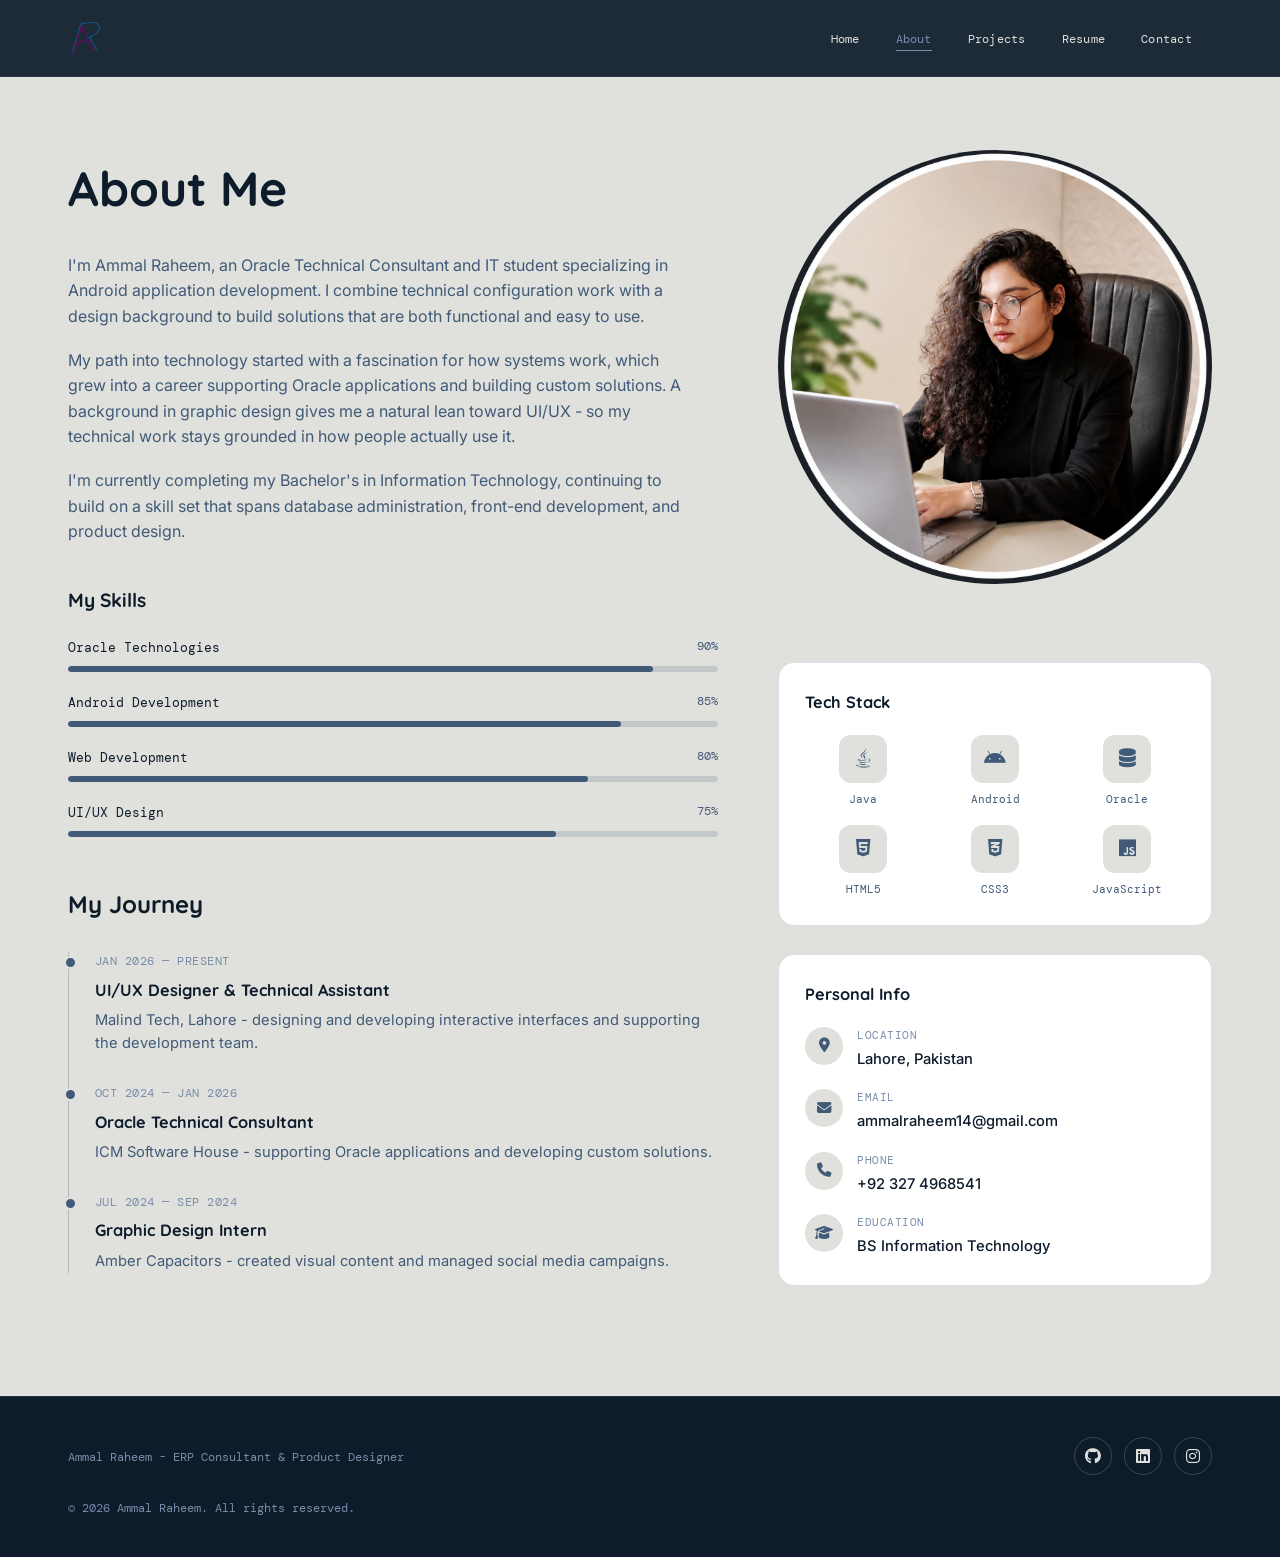
==== commit 4d51161f: "Images1" ====
--- a/about.html
+++ b/about.html
@@ -33,7 +33,7 @@
                 <div class="about-text reveal">
                     <h1>About Me</h1>
                     <p>I'm Ammal Raheem, an Oracle Technical Consultant and IT student specializing in Android application development. I combine technical configuration work with a design background to build solutions that are both functional and easy to use.</p>
-                    <p>My path into technology started with a fascination for how systems work, which grew into a career supporting Oracle applications and building custom solutions. A background in graphic design gives me a natural lean toward UI/UX — so my technical work stays grounded in how people actually use it.</p>
+                    <p>My path into technology started with a fascination for how systems work, which grew into a career supporting Oracle applications and building custom solutions. A background in graphic design gives me a natural lean toward UI/UX - so my technical work stays grounded in how people actually use it.</p>
                     <p>I'm currently completing my Bachelor's in Information Technology, continuing to build on a skill set that spans database administration, front-end development, and product design.</p>
 
                     <div class="skills-progress">
@@ -73,17 +73,17 @@
                         <div class="timeline-item">
                             <div class="timeline-date">Jan 2026 — Present</div>
                             <h3 class="timeline-title">UI/UX Designer &amp; Technical Assistant</h3>
-                            <p class="timeline-description">Malind Tech, Lahore — designing and developing interactive interfaces and supporting the development team.</p>
+                            <p class="timeline-description">Malind Tech, Lahore - designing and developing interactive interfaces and supporting the development team.</p>
                         </div>
                         <div class="timeline-item">
                             <div class="timeline-date">Oct 2024 — Jan 2026</div>
                             <h3 class="timeline-title">Oracle Technical Consultant</h3>
-                            <p class="timeline-description">ICM Software House — supporting Oracle applications and developing custom solutions.</p>
+                            <p class="timeline-description">ICM Software House - supporting Oracle applications and developing custom solutions.</p>
                         </div>
                         <div class="timeline-item">
                             <div class="timeline-date">Jul 2024 — Sep 2024</div>
                             <h3 class="timeline-title">Graphic Design Intern</h3>
-                            <p class="timeline-description">Amber Capacitors — created visual content and managed social media campaigns.</p>
+                            <p class="timeline-description">Amber Capacitors - created visual content and managed social media campaigns.</p>
                         </div>
                     </div>
                 </div>
@@ -150,7 +150,7 @@
                             <div class="info-icon"><i class="fas fa-graduation-cap"></i></div>
                             <div class="info-content">
                                 <div class="info-label">Education</div>
-                                <div class="info-value">BSc Information Technology</div>
+                                <div class="info-value">BS Information Technology</div>
                             </div>
                         </div>
                     </div>
@@ -163,7 +163,7 @@
         <div class="container">
             <div class="footer-top">
                 <div>
-                    <div class="footer-sub">Ammal Raheem — ERP Consultant &amp; Product Designer</div>
+                    <div class="footer-sub">Ammal Raheem - ERP Consultant &amp; Product Designer</div>
                 </div>
                 <div class="social-links">
                     <a href="https://github.com/AmmalR" aria-label="GitHub"><i class="fab fa-github"></i></a>
--- a/style.css
+++ b/style.css
@@ -170,7 +170,6 @@
     padding: 26px 32px;
     max-width: 1200px;
     margin: 0 auto;
-    opacity: 0;
     animation: heroFadeDown .7s ease forwards;
     animation-delay: .1s;
 }
@@ -263,7 +262,6 @@
 
 /* staggered load-in animation for kicker / title lines / lede / button */
 .anim-in {
-    opacity: 0;
     transform: translateY(22px);
     animation: heroFadeUp .8s cubic-bezier(.2,.6,.2,1) forwards;
     animation-delay: var(--d, 0s);
@@ -654,7 +652,6 @@
     border: 1px solid rgba(65,90,119,.2);
     border-radius: 18px;
     overflow: hidden;
-    opacity: 0;
     transform: translateY(24px);
     transition: opacity .5s ease, transform .5s ease, box-shadow .3s ease, border-color .3s ease;
 }
@@ -673,6 +670,27 @@
     transition: transform .5s ease, filter .4s ease;
 }
 .project-card:hover .project-image img { transform: scale(1.06); filter: grayscale(0); }
+
+.project-card.quran-card,
+.project-card.image-fit-card {
+    --project-image-height: 170px;
+}
+.project-card.quran-card .project-image,
+.project-card.image-fit-card .project-image {
+    height: var(--project-image-height);
+    background: #f7f5ef;
+}
+.project-card.quran-card .project-image img,
+.project-card.image-fit-card .project-image img {
+    object-fit: contain;
+    padding: 10px;
+    filter: none;
+}
+.project-card.quran-card:hover .project-image img,
+.project-card.image-fit-card:hover .project-image img {
+    transform: none;
+    filter: none;
+}
 
 .project-tags {
     position: absolute;
@@ -850,13 +868,20 @@
 .about-right-column { display: flex; flex-direction: column; gap: 28px; position: sticky; top: 120px; }
 
 .profile-img-container {
-    border-radius: 20px;
+    border-radius: 50%;
     overflow: hidden;
     background: linear-gradient(155deg, var(--prussian), var(--dusk));
-    aspect-ratio: 4 / 5;
-}
-.profile-img-container img { width: 100%; height: 100%; object-fit: cover; filter:  contrast(1.05); }
-
+    aspect-ratio: 1 / 1;
+    width: 100%;
+    max-width: 440px;
+    margin: 0 auto;
+    margin-bottom: 50px;
+}
+.profile-img-container img {
+    width: 100%;
+    height: 100%;
+    object-fit: cover;
+}
 .tech-stack, .personal-info {
     background: var(--paper);
     border: 1px solid rgba(65,90,119,.2);
@@ -1151,6 +1176,58 @@
     transition: background .25s ease, color .25s ease, border-color .25s ease;
 }
 .project-link:hover { background: var(--dusk); color: var(--alabaster); border-color: var(--dusk); }
+/* ===================================================================
+   RESUME — sticky stacking (experience + projects)
+=================================================================== */
+.stack-wrap {
+    position: sticky;
+    z-index: calc(var(--i) + 1);
+}
+
+.experience-wrap {
+    top: calc(140px + var(--i) * 14px);
+    padding-bottom: 16px;
+    min-height: 30vh;
+}
+.project-wrap {
+    top: calc(140px + var(--i) * 12px);
+    padding-bottom: 14px;
+    min-height: 22vh;
+}
+
+.experience-item, .project-item {
+    transform-origin: top center;
+    transition: transform .45s cubic-bezier(.2,.6,.2,1),
+                opacity .45s ease,
+                filter .45s ease,
+                border-color .3s ease,
+                box-shadow .3s ease;
+}
+
+.stack-wrap.is-stacked .experience-item,
+.stack-wrap.is-stacked .project-item {
+    transform: scale(.97);
+    opacity: .75;
+    filter: saturate(.85);
+}
+
+@media (prefers-reduced-motion: reduce) {
+    .stack-wrap { position: static; min-height: 0; }
+    .experience-item, .project-item { transition: none; }
+}
+
+@media (max-width: 768px) {
+    .stack-wrap {
+        position: static;
+        min-height: 0;
+        padding-bottom: 18px;
+    }
+    .experience-item, .project-item {
+        transform: none !important;
+        opacity: 1 !important;
+        filter: none !important;
+    }
+}
 
 /* Education */
 .education-item {
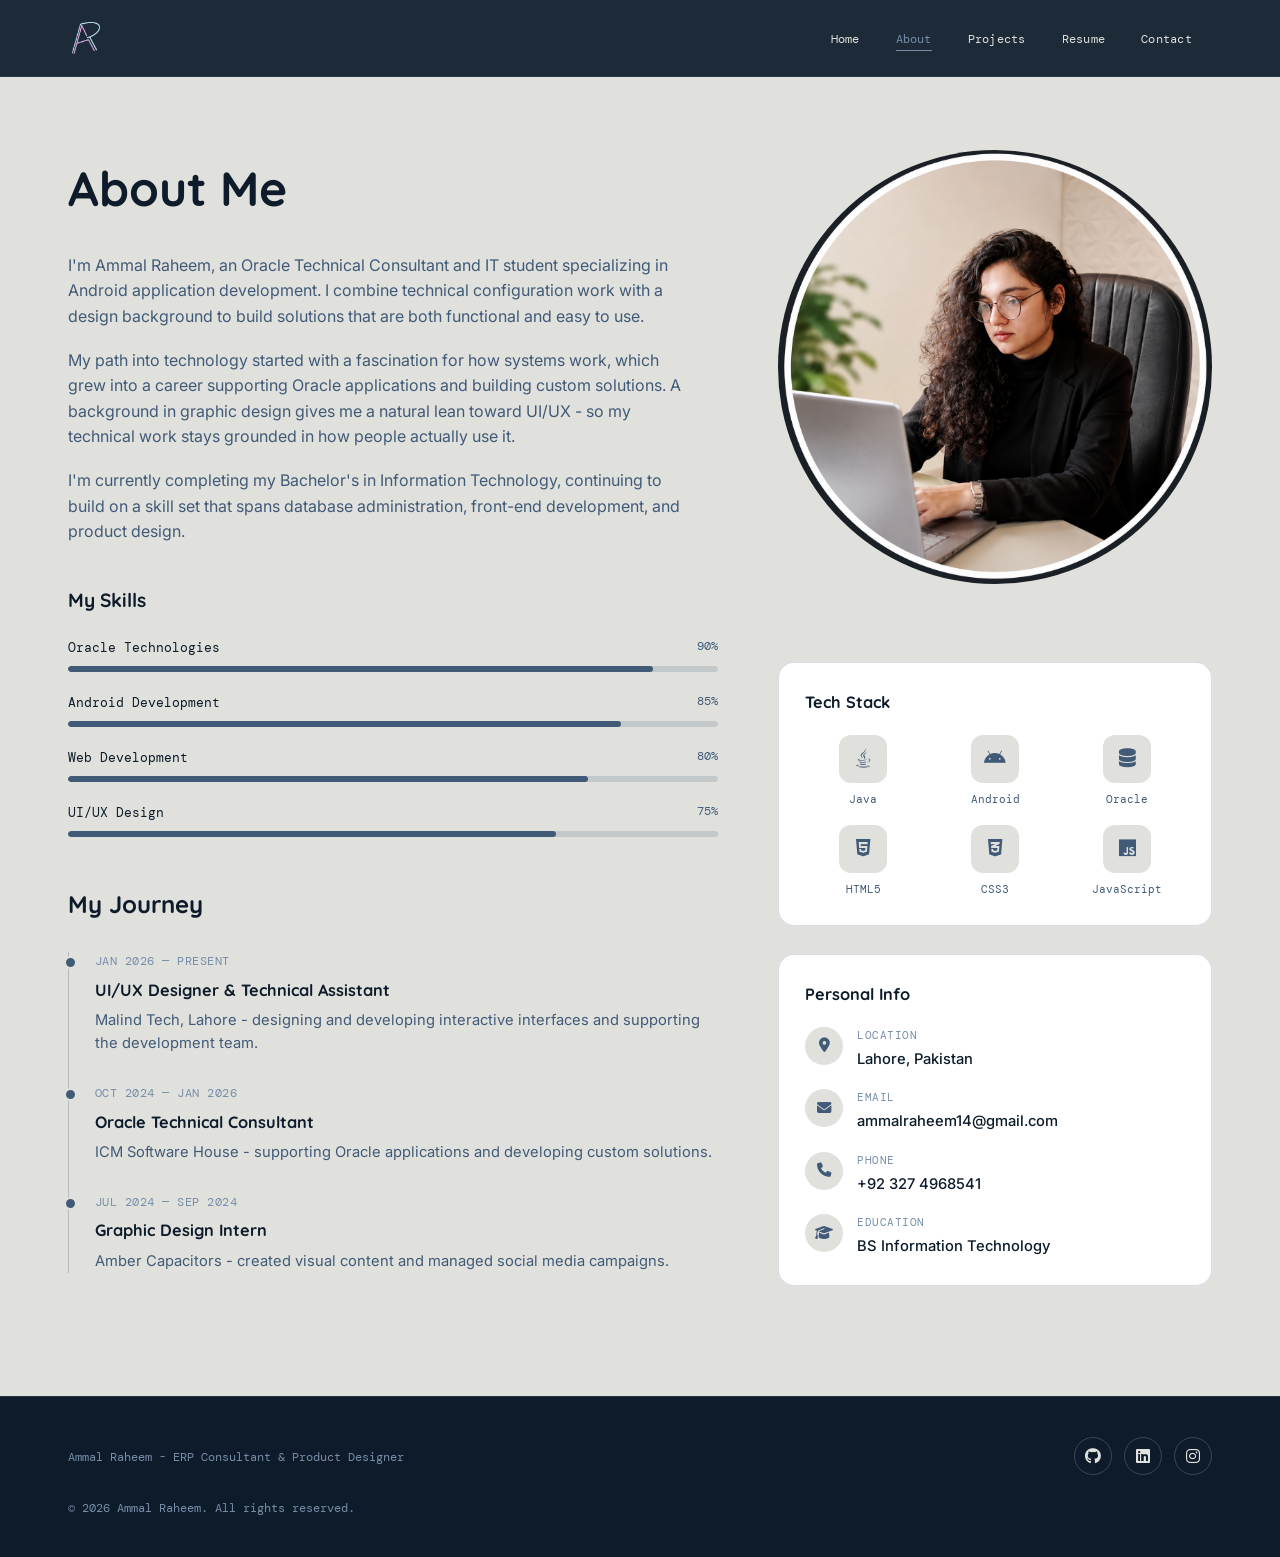
==== commit 58a220e6: "Logo setting" ====
--- a/about.html
+++ b/about.html
@@ -11,8 +11,8 @@
     <header class="rounded-header">
         <nav>
             <div class="logo">
-                <img src="assets/images/Logo.png" alt="Ammal Raheem Logo" class="logo-dark">
-                <img src="assets/images/Logo light.png" alt="Ammal Raheem Logo" class="logo-light">
+                <img src="assets/images/Logo-light.png" alt="Ammal Raheem Logo" class="logo-dark">
+                <img src="assets/images/Logo-light.png" alt="Ammal Raheem Logo" class="logo-light">
             </div>
             <ul class="nav-links">
                 <li><a href="index.html">Home</a></li>
